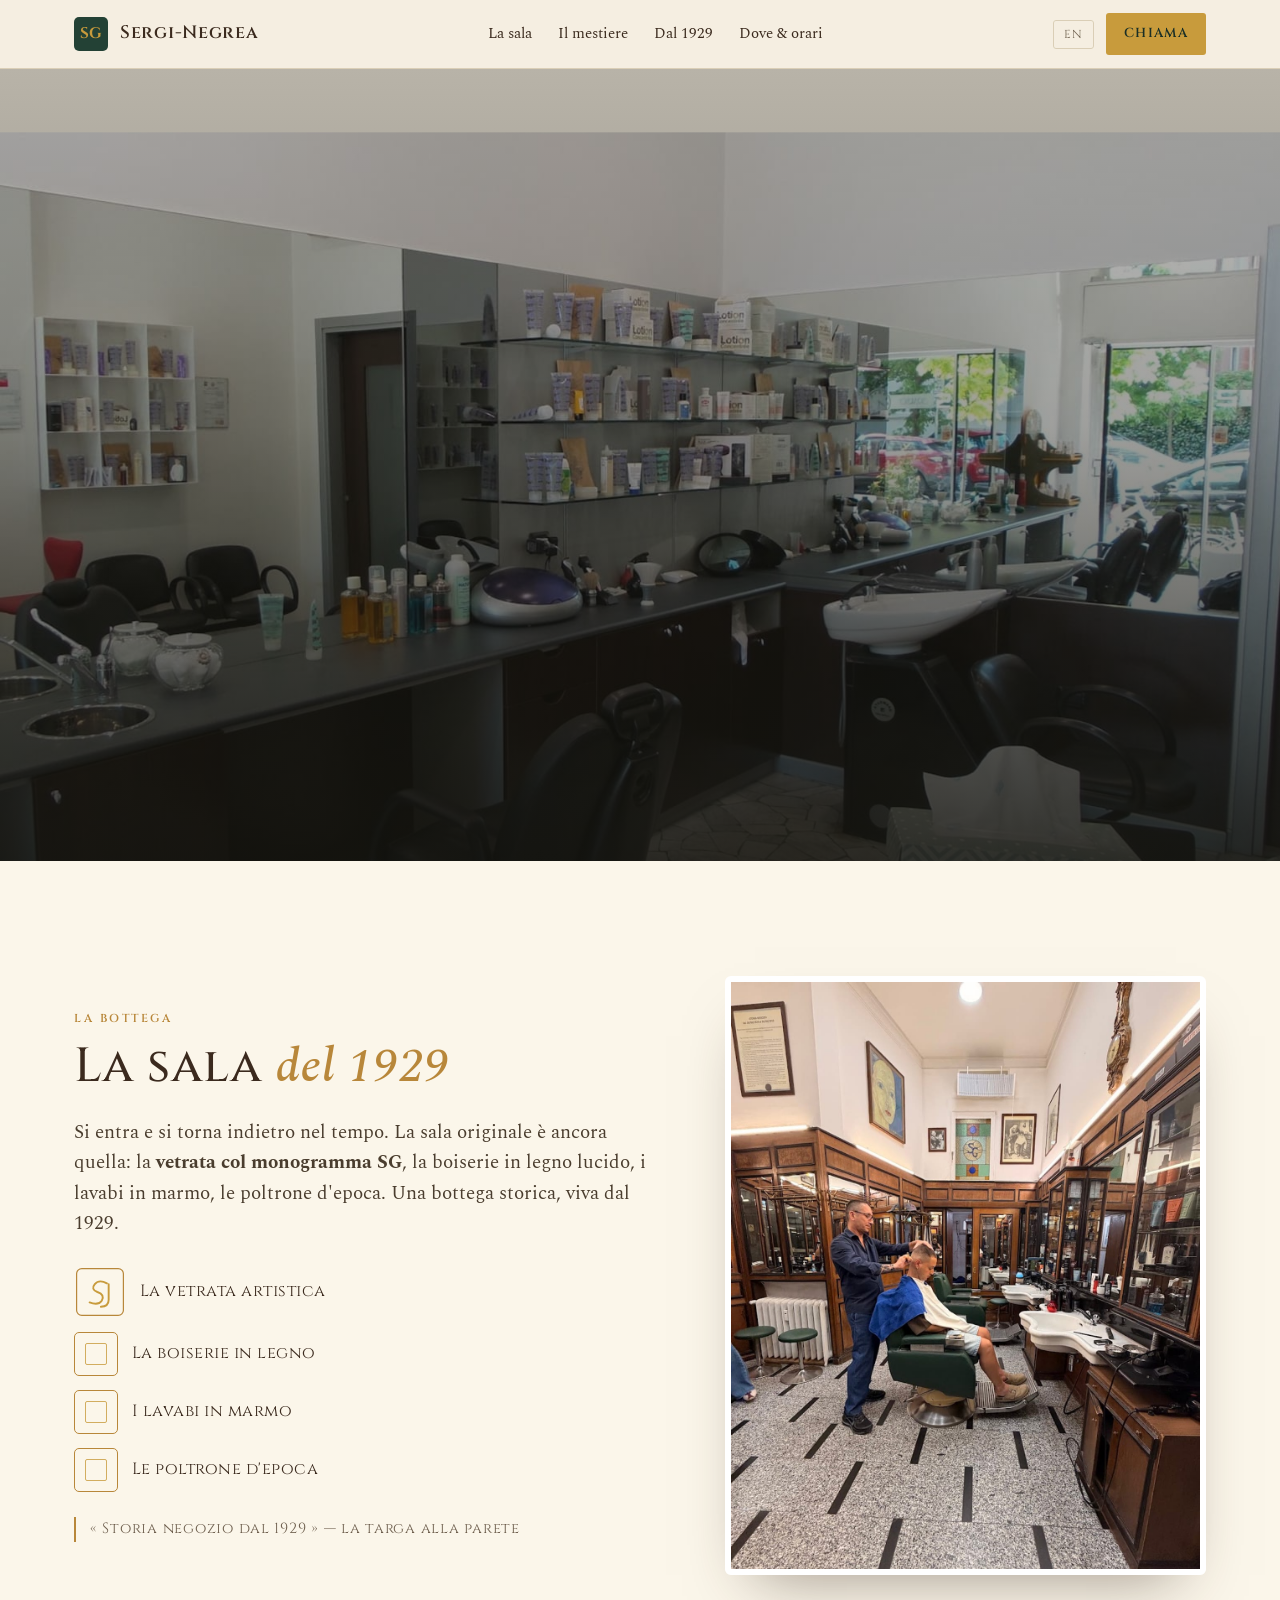
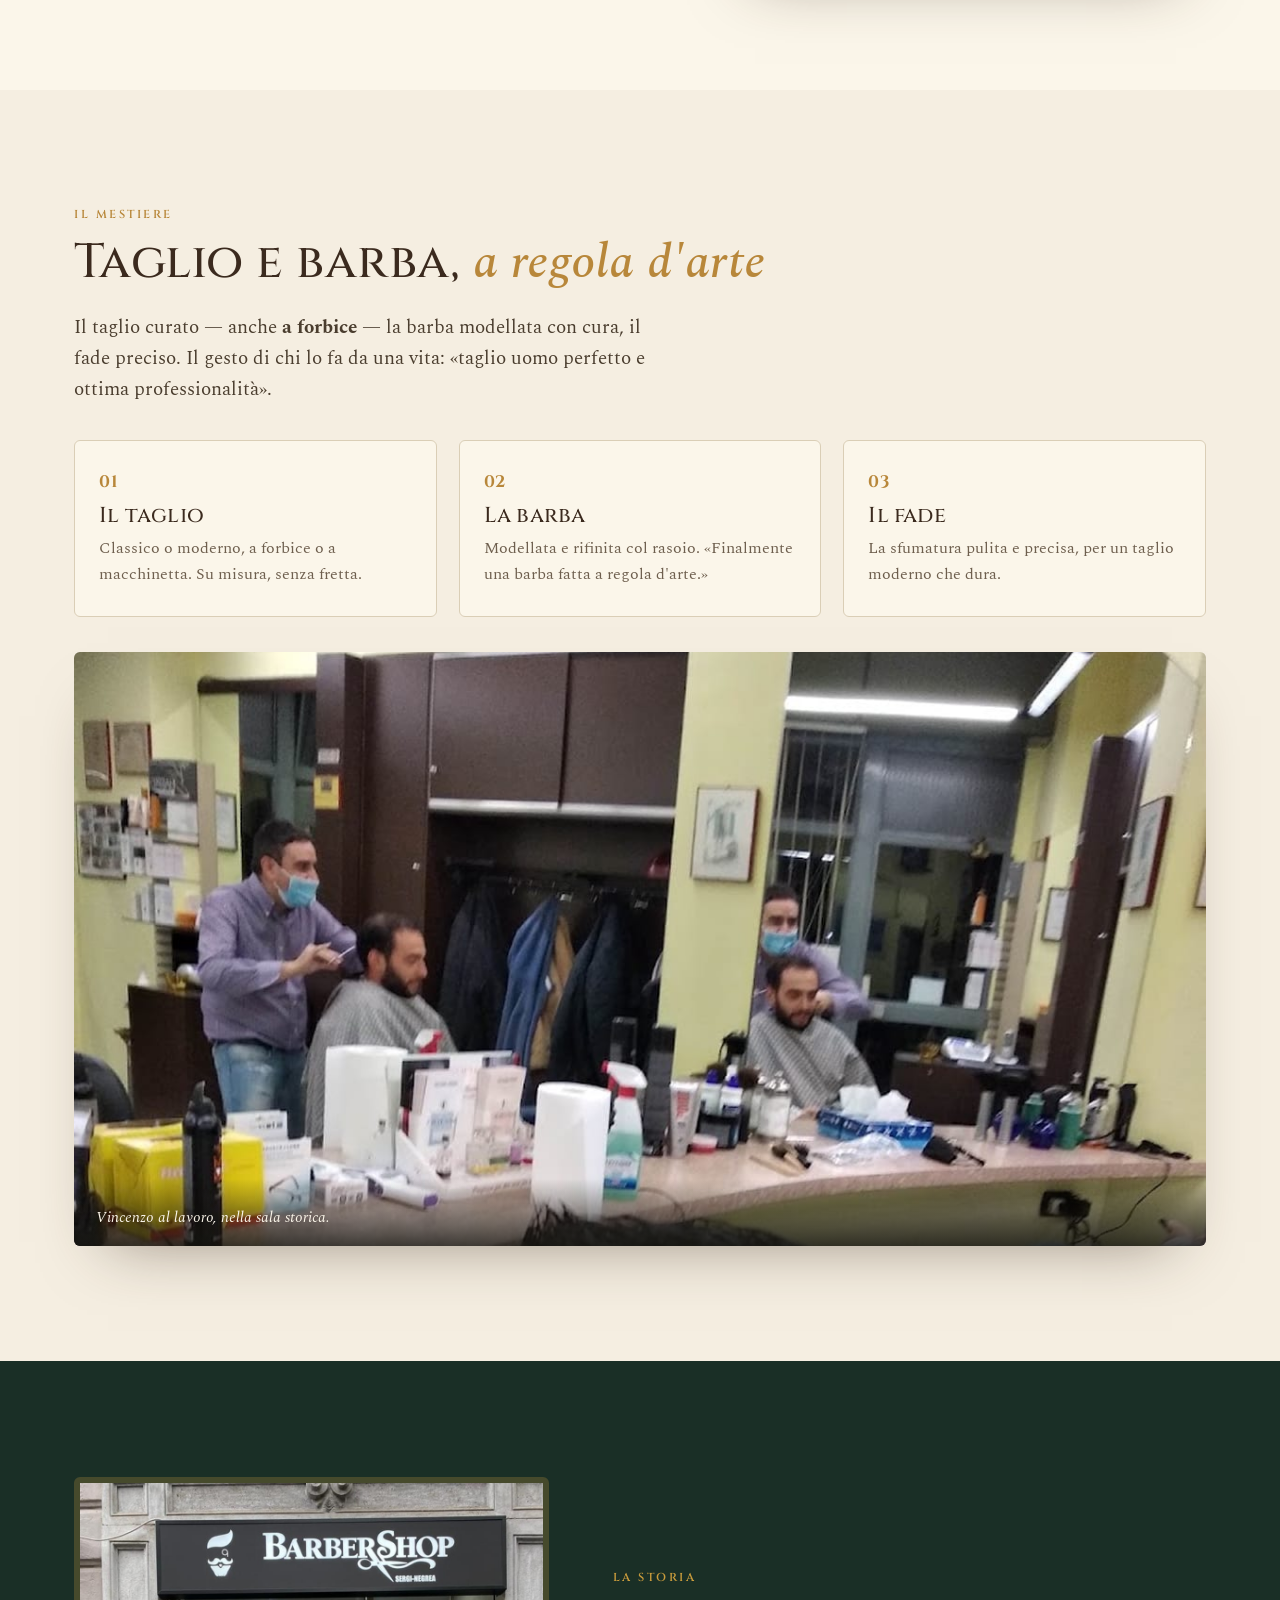
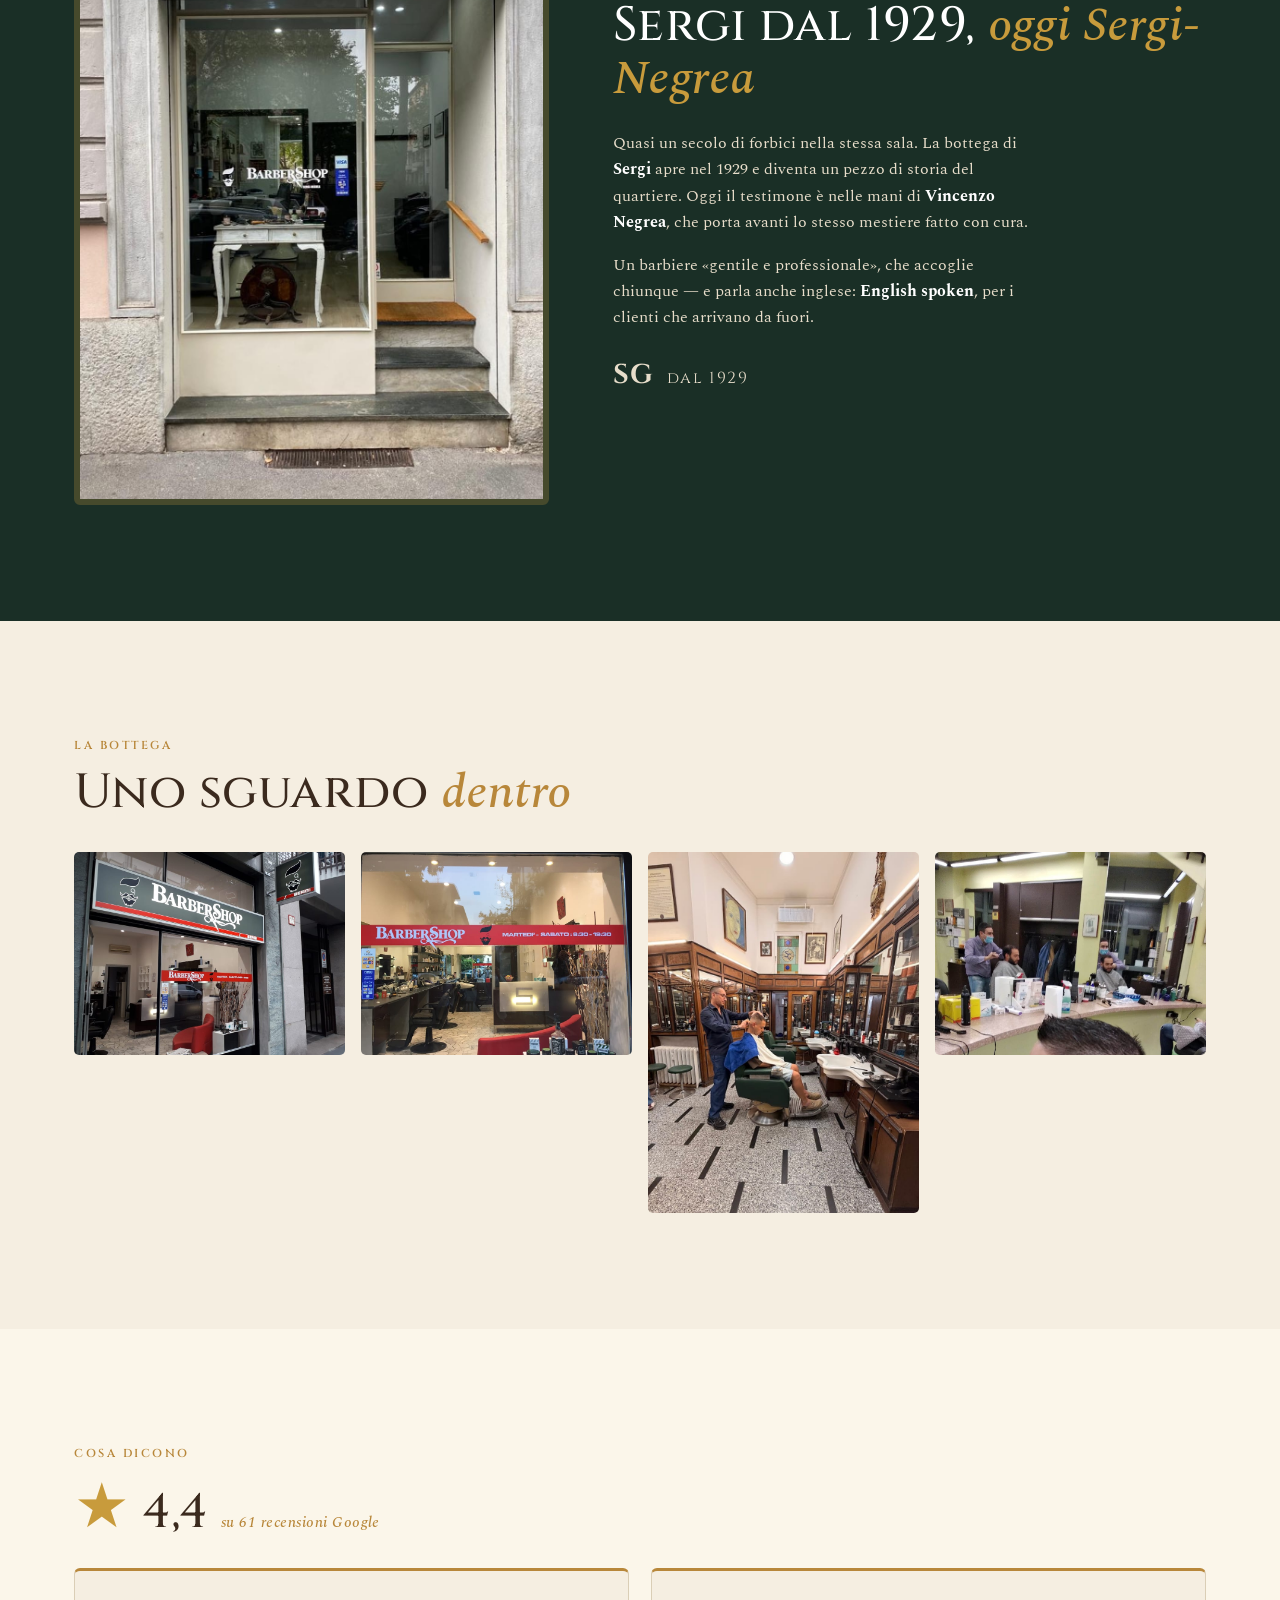
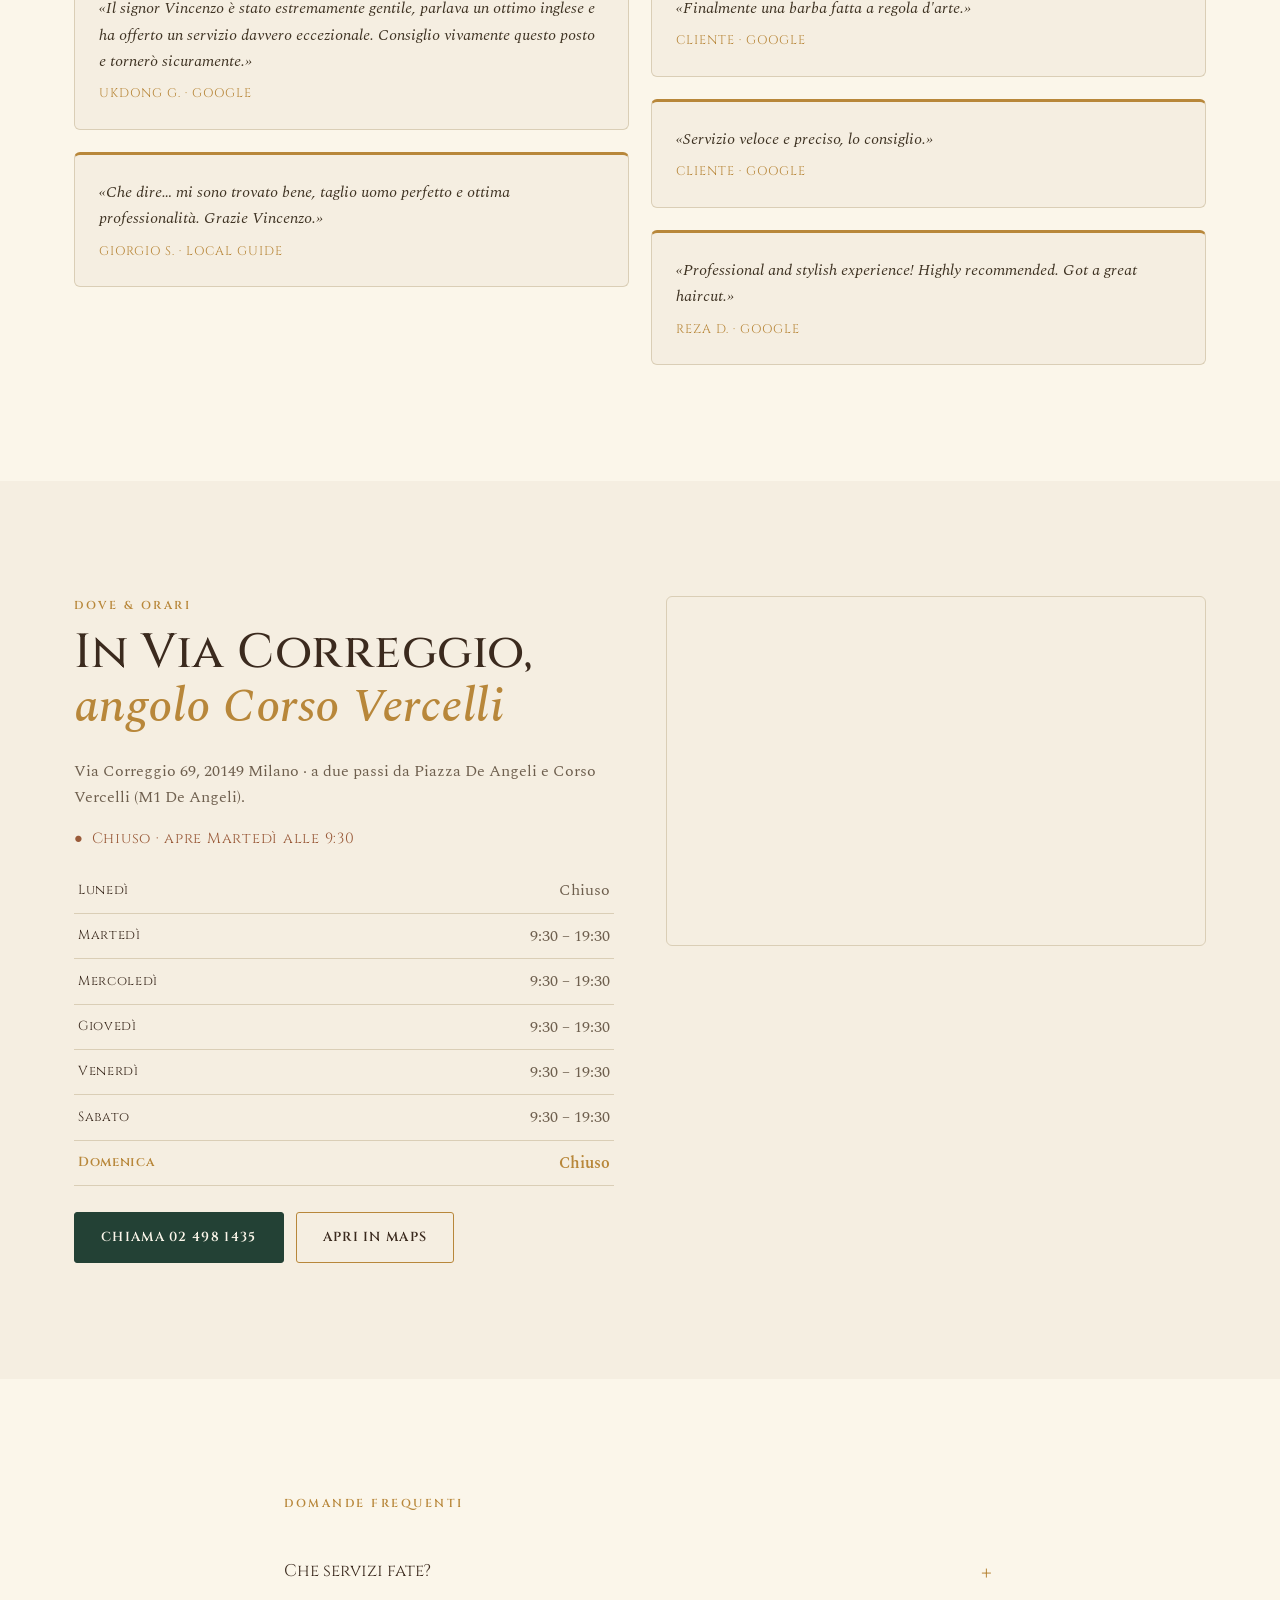
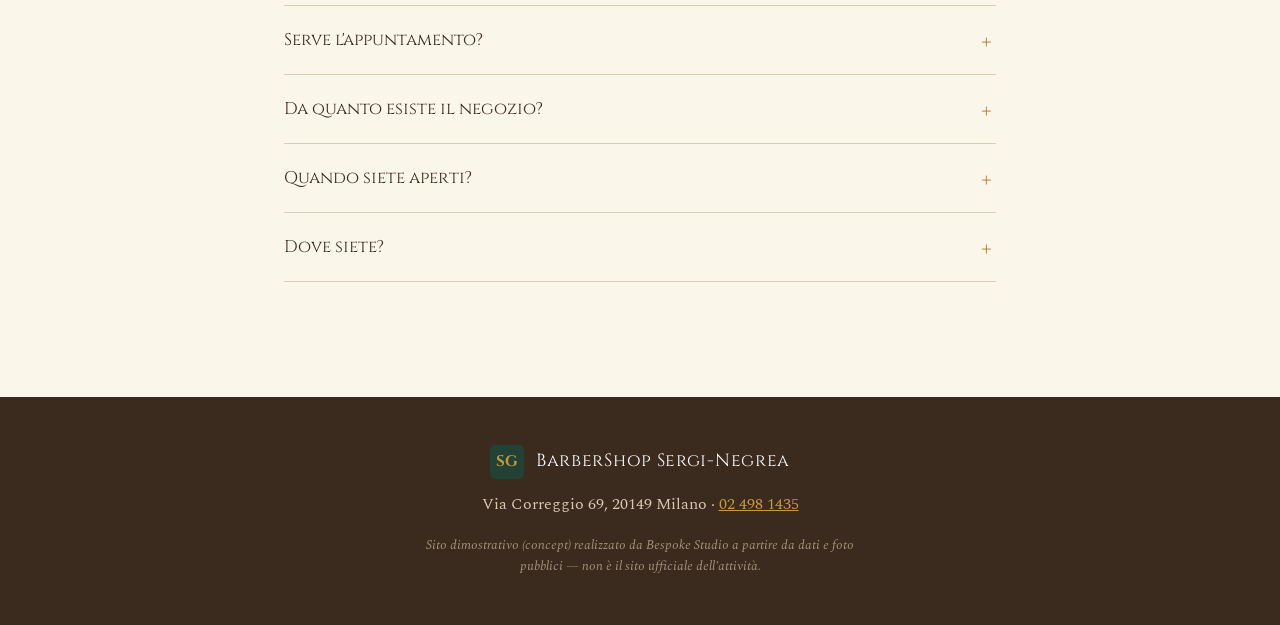
==== index.html @ 45dcdad7 "BarberShop Sergi-Negrea — bottega storica dal 1929, Corso Vercelli (demo Bespoke Studio) Co-Authored" ====
<!DOCTYPE html>
<html lang="it">
<head>
<meta charset="UTF-8">
<meta name="viewport" content="width=device-width, initial-scale=1.0">
<title>BarberShop Sergi-Negrea — la bottega storica dal 1929, Corso Vercelli</title>
<meta name="description" content="BarberShop Sergi-Negrea, la bottega storica di Via Correggio (angolo Corso Vercelli) dal 1929: taglio a forbice, barba a regola d'arte e fade, nella magnifica sala Liberty col monogramma SG. Da Vincenzo. English spoken.">
<link rel="canonical" href="https://rotenzark.github.io/barbiere-sergi/">
<meta property="og:type" content="website">
<meta property="og:title" content="BarberShop Sergi-Negrea — la bottega storica dal 1929">
<meta property="og:description" content="La bottega storica di Corso Vercelli dal 1929: taglio, barba e fade a regola d'arte, nella sala Liberty col monogramma SG. Da Vincenzo.">
<meta property="og:image" content="https://rotenzark.github.io/barbiere-sergi/img/og-image.jpg">
<meta property="og:url" content="https://rotenzark.github.io/barbiere-sergi/">
<meta name="theme-color" content="#234135">
<link rel="icon" type="image/svg+xml" href="img/favicon.svg">
<link rel="icon" type="image/png" sizes="32x32" href="img/favicon-32.png">
<link rel="apple-touch-icon" href="img/apple-touch-icon.png">
<link rel="preconnect" href="https://fonts.googleapis.com">
<link rel="preconnect" href="https://fonts.gstatic.com" crossorigin>
<link href="https://fonts.googleapis.com/css2?family=Cinzel:wght@400;500;600;700&family=Spectral:ital,wght@0,300;0,400;0,500;0,600;1,400;1,500&display=swap" rel="stylesheet">
<link rel="stylesheet" href="css/styles.css?v=1">
<script type="application/ld+json">
{
  "@context": "https://schema.org",
  "@type": "HairSalon",
  "name": "BarberShop Sergi-Negrea",
  "alternateName": "Parrucchiere Sergi Pietro",
  "description": "Barbiere e bottega storica in Via Correggio, angolo Corso Vercelli a Milano, dal 1929: taglio a forbice, barba a regola d'arte e fade, nella sala Liberty col monogramma SG.",
  "image": "https://rotenzark.github.io/barbiere-sergi/img/og-image.jpg",
  "url": "https://rotenzark.github.io/barbiere-sergi/",
  "telephone": "+39024981435",
  "foundingDate": "1929",
  "priceRange": "€€",
  "address": {
    "@type": "PostalAddress",
    "streetAddress": "Via Correggio 69",
    "addressLocality": "Milano",
    "postalCode": "20149",
    "addressCountry": "IT"
  },
  "geo": { "@type": "GeoCoordinates", "latitude": 45.4676754, "longitude": 9.1476224 },
  "aggregateRating": { "@type": "AggregateRating", "ratingValue": "4.4", "reviewCount": "61" },
  "openingHoursSpecification": [
    { "@type": "OpeningHoursSpecification", "dayOfWeek": ["Tuesday","Wednesday","Thursday","Friday","Saturday"], "opens": "09:30", "closes": "19:30" }
  ]
}
</script>
<script type="application/ld+json">
{
  "@context": "https://schema.org",
  "@type": "FAQPage",
  "mainEntity": [
    { "@type": "Question", "name": "Che servizi fate?", "acceptedAnswer": { "@type": "Answer", "text": "Taglio uomo (classico o moderno, anche taglio a forbice), barba fatta a regola d'arte e fade. Il mestiere di una volta, curato nei dettagli." } },
    { "@type": "Question", "name": "Serve l'appuntamento?", "acceptedAnswer": { "@type": "Answer", "text": "Si può prenotare online o chiamare lo 02 498 1435. Vincenzo e lo staff parlano anche inglese: English spoken." } },
    { "@type": "Question", "name": "Da quanto esiste il negozio?", "acceptedAnswer": { "@type": "Answer", "text": "Dal 1929. È una bottega storica: la sala Liberty originale — con la vetrata dal monogramma SG, la boiserie in legno e i lavabi in marmo — è ancora quella. Oggi la porta avanti Vincenzo Negrea." } },
    { "@type": "Question", "name": "Quando siete aperti?", "acceptedAnswer": { "@type": "Answer", "text": "Da martedì a sabato, dalle 9:30 alle 19:30. Chiuso domenica e lunedì." } },
    { "@type": "Question", "name": "Dove siete?", "acceptedAnswer": { "@type": "Answer", "text": "In Via Correggio 69 a Milano, a due passi da Piazza De Angeli e Corso Vercelli. Telefono 02 498 1435." } }
  ]
}
</script>
</head>
<body>

<div class="intro" id="intro" aria-hidden="true">
  <div class="intro__inner">
    <span class="intro__mono" aria-hidden="true">
      <svg viewBox="0 0 80 80" width="80" height="80"><rect x="2" y="2" width="76" height="76" rx="10" fill="none" stroke="#B8873A" stroke-width="1.4"/><text x="40" y="53" font-family="Cinzel, serif" font-size="38" font-weight="700" fill="#C89B3C" text-anchor="middle">SG</text></svg>
    </span>
    <span class="intro__name">Sergi-Negrea</span>
    <span class="intro__sub">bottega storica · dal 1929</span>
  </div>
</div>

<a class="skip" href="#sala">Salta al contenuto</a>

<header class="site-head" id="top">
  <div class="wrap head-inner">
    <a class="brand" href="#top" aria-label="BarberShop Sergi-Negrea, torna su">
      <span class="brand__mono" aria-hidden="true">SG</span>
      <span class="brand__name">Sergi-Negrea</span>
    </a>
    <nav class="nav" id="mainNav" aria-label="Principale">
      <a href="#sala" data-i18n="nav.sala">La sala</a>
      <a href="#mestiere" data-i18n="nav.mestiere">Il mestiere</a>
      <a href="#storia" data-i18n="nav.storia">Dal 1929</a>
      <a href="#dove" data-i18n="nav.dove">Dove &amp; orari</a>
    </nav>
    <div class="head-cta">
      <button class="lang" id="langToggle" type="button" aria-label="Switch language to English">EN</button>
      <a class="btn btn--call" href="tel:+39024981435" data-i18n="nav.chiama">Chiama</a>
      <button class="burger" id="burger" type="button" aria-label="Menu" aria-expanded="false" aria-controls="mainNav"><span></span><span></span><span></span></button>
    </div>
  </div>
</header>

<!-- HERO -->
<section class="hero" aria-label="BarberShop Sergi-Negrea">
  <div class="hero__photo" id="heroPhoto"><img src="img/hero.jpg" alt="L'interno della bottega storica Sergi-Negrea" width="1600" height="1050"></div>
  <div class="hero__scrim"></div>
  <div class="wrap hero__inner">
    <p class="hero__kicker reveal-hero" data-i18n="hero.kicker">Barbieri in Corso Vercelli · dal 1929</p>
    <h1 class="hero__title reveal-hero">A regola <em>d'arte</em></h1>
    <p class="hero__sub reveal-hero" data-i18n="hero.sub">La bottega storica di <strong>Sergi-Negrea</strong>: taglio, barba e il mestiere di una volta, nella sala Liberty del 1929.</p>
    <div class="hero__cta reveal-hero">
      <a class="btn btn--gold" href="tel:+39024981435" data-i18n="hero.cta1">Chiama: 02 498 1435</a>
      <a class="btn btn--ghost" href="#sala" data-i18n="hero.cta2">Entra nella sala</a>
    </div>
    <p class="hero__badge reveal-hero"><span class="stars" aria-hidden="true">★</span> <strong>4,4</strong> · <span data-i18n="hero.rec">61 recensioni</span> · Google</p>
  </div>
</section>

<!-- LA SALA (gesto-firma) -->
<section class="sala" id="sala">
  <div class="wrap sala__grid">
    <div class="sala__text">
      <p class="kicker reveal" data-i18n="sala.kicker">La bottega</p>
      <h2 class="h2 reveal"><span data-i18n="sala.t1">La sala</span> <em data-i18n="sala.t2">del 1929</em></h2>
      <p class="lead reveal" data-i18n="sala.lead">Si entra e si torna indietro nel tempo. La sala originale è ancora quella: la <strong>vetrata col monogramma SG</strong>, la boiserie in legno lucido, i lavabi in marmo, le poltrone d'epoca. Una bottega storica, viva dal 1929.</p>
      <ul class="sala__det reveal" aria-label="I dettagli della sala">
        <li><span class="sala__mono" aria-hidden="true">
          <svg viewBox="0 0 60 60" width="52" height="52"><rect class="sg-frame" x="3" y="3" width="54" height="54" rx="6" fill="none" stroke="#B8873A" stroke-width="1.4"/><path class="sg-draw" d="M38 20 q-9 -5 -14 1 q-5 6 3 9 q9 3 5 10 q-4 6 -14 2 M40 21 v18 q0 8 -9 8" fill="none" stroke="#C89B3C" stroke-width="2.2" stroke-linecap="round"/></svg>
        </span><span data-i18n="sala.d1">La vetrata artistica</span></li>
        <li><span class="sala__ico" aria-hidden="true"></span><span data-i18n="sala.d2">La boiserie in legno</span></li>
        <li><span class="sala__ico" aria-hidden="true"></span><span data-i18n="sala.d3">I lavabi in marmo</span></li>
        <li><span class="sala__ico" aria-hidden="true"></span><span data-i18n="sala.d4">Le poltrone d'epoca</span></li>
      </ul>
      <p class="sala__plate reveal" data-i18n="sala.plate">« Storia negozio dal 1929 » — la targa alla parete</p>
    </div>
    <figure class="sala__foto reveal" data-full="img/sala.jpg">
      <img src="img/sala.jpg" alt="La sala storica Liberty di Sergi-Negrea: boiserie, vetrata col monogramma SG, lavabi in marmo" width="1120" height="1400">
    </figure>
  </div>
</section>

<!-- IL MESTIERE -->
<section class="mest" id="mestiere">
  <div class="wrap">
    <p class="kicker reveal" data-i18n="mest.kicker">Il mestiere</p>
    <h2 class="h2 reveal"><span data-i18n="mest.t1">Taglio e barba,</span> <em data-i18n="mest.t2">a regola d'arte</em></h2>
    <p class="lead reveal" data-i18n="mest.lead">Il taglio curato — anche <strong>a forbice</strong> — la barba modellata con cura, il fade preciso. Il gesto di chi lo fa da una vita: «taglio uomo perfetto e ottima professionalità».</p>
    <div class="mest__grid">
      <article class="serv reveal">
        <span class="serv__n">01</span>
        <h3 data-i18n="s1.t">Il taglio</h3>
        <p data-i18n="s1.d">Classico o moderno, a forbice o a macchinetta. Su misura, senza fretta.</p>
      </article>
      <article class="serv reveal">
        <span class="serv__n">02</span>
        <h3 data-i18n="s2.t">La barba</h3>
        <p data-i18n="s2.d">Modellata e rifinita col rasoio. «Finalmente una barba fatta a regola d'arte.»</p>
      </article>
      <article class="serv reveal">
        <span class="serv__n">03</span>
        <h3 data-i18n="s3.t">Il fade</h3>
        <p data-i18n="s3.d">La sfumatura pulita e precisa, per un taglio moderno che dura.</p>
      </article>
    </div>
    <figure class="mest__foto reveal" data-full="img/mestiere.jpg">
      <img src="img/mestiere.jpg" alt="Vincenzo al lavoro: un fade nella bottega Sergi-Negrea" width="1200" height="900">
      <figcaption data-i18n="mest.cap">Vincenzo al lavoro, nella sala storica.</figcaption>
    </figure>
  </div>
</section>

<!-- DAL 1929 -->
<section class="storia" id="storia">
  <div class="wrap storia__grid">
    <figure class="storia__foto reveal" data-full="img/vetrina.jpg">
      <img src="img/vetrina.jpg" alt="La vetrina di BarberShop Sergi-Negrea in Via Correggio" width="1000" height="1333">
    </figure>
    <div class="storia__text">
      <p class="kicker reveal" data-i18n="sto.kicker">La storia</p>
      <h2 class="h2 reveal"><span data-i18n="sto.t1">Sergi dal 1929,</span> <em data-i18n="sto.t2">oggi Sergi-Negrea</em></h2>
      <p class="reveal" data-i18n="sto.p1">Quasi un secolo di forbici nella stessa sala. La bottega di <strong>Sergi</strong> apre nel 1929 e diventa un pezzo di storia del quartiere. Oggi il testimone è nelle mani di <strong>Vincenzo Negrea</strong>, che porta avanti lo stesso mestiere fatto con cura.</p>
      <p class="reveal" data-i18n="sto.p2">Un barbiere «gentile e professionale», che accoglie chiunque — e parla anche inglese: <strong>English spoken</strong>, per i clienti che arrivano da fuori.</p>
      <p class="storia__mono reveal"><span aria-hidden="true">SG</span> <span data-i18n="sto.mono">dal 1929</span></p>
    </div>
  </div>
</section>

<!-- GALLERY -->
<section class="gal" id="gallery">
  <div class="wrap">
    <p class="kicker reveal" data-i18n="gal.kicker">La bottega</p>
    <h2 class="h2 reveal"><span data-i18n="gal.t1">Uno sguardo</span> <em data-i18n="gal.t2">dentro</em></h2>
    <div class="gal__grid">
      <figure class="reveal" data-full="img/gal1.jpg"><img src="img/gal1.jpg" alt="La vetrina BarberShop di Sergi-Negrea" width="900" height="675"></figure>
      <figure class="reveal" data-full="img/gal2.jpg"><img src="img/gal2.jpg" alt="L'interno con l'insegna e gli orari" width="900" height="675"></figure>
      <figure class="reveal gal__tall" data-full="img/gal3.jpg"><img src="img/gal3.jpg" alt="La sala storica col legno e il marmo" width="760" height="950"></figure>
      <figure class="reveal" data-full="img/gal4.jpg"><img src="img/gal4.jpg" alt="Il barbiere al lavoro" width="900" height="675"></figure>
    </div>
  </div>
</section>

<!-- RECENSIONI -->
<section class="rec" id="recensioni">
  <div class="wrap">
    <p class="kicker reveal" data-i18n="rec.kicker">Cosa dicono</p>
    <h2 class="h2 reveal"><span class="stars stars--big" aria-hidden="true">★</span> <span>4,4</span> <em class="rec__sub" data-i18n="rec.t2">su 61 recensioni Google</em></h2>
    <div class="rec__grid">
      <blockquote class="rec__q reveal"><p data-i18n="rec.r1">«Il signor Vincenzo è stato estremamente gentile, parlava un ottimo inglese e ha offerto un servizio davvero eccezionale. Consiglio vivamente questo posto e tornerò sicuramente.»</p><cite>UkDong G. · Google</cite></blockquote>
      <blockquote class="rec__q reveal"><p data-i18n="rec.r2">«Che dire… mi sono trovato bene, taglio uomo perfetto e ottima professionalità. Grazie Vincenzo.»</p><cite>Giorgio S. · Local Guide</cite></blockquote>
      <blockquote class="rec__q reveal"><p data-i18n="rec.r3">«Finalmente una barba fatta a regola d'arte.»</p><cite>Cliente · Google</cite></blockquote>
      <blockquote class="rec__q reveal"><p data-i18n="rec.r4">«Servizio veloce e preciso, lo consiglio.»</p><cite>Cliente · Google</cite></blockquote>
      <blockquote class="rec__q reveal"><p data-i18n="rec.r5">«Professional and stylish experience! Highly recommended. Got a great haircut.»</p><cite>Reza D. · Google</cite></blockquote>
    </div>
  </div>
</section>

<!-- DOVE & ORARI -->
<section class="dove" id="dove">
  <div class="wrap dove__grid">
    <div class="dove__text">
      <p class="kicker reveal" data-i18n="dove.kicker">Dove &amp; orari</p>
      <h2 class="h2 reveal"><span data-i18n="dove.t1">In Via Correggio,</span> <em data-i18n="dove.t2">angolo Corso Vercelli</em></h2>
      <p class="dove__addr reveal" data-i18n="dove.metro">Via Correggio 69, 20149 Milano · a due passi da Piazza De Angeli e Corso Vercelli (M1 De Angeli).</p>
      <p class="dove__stato reveal" id="orarioStato" data-i18n-skip>—</p>
      <table class="orari reveal" id="orariTable" aria-label="Orari di apertura">
        <tbody>
          <tr data-day="1"><th data-i18n="giorni.lun">Lunedì</th><td data-i18n="giorni.chiuso">Chiuso</td></tr>
          <tr data-day="2"><th data-i18n="giorni.mar">Martedì</th><td>9:30 – 19:30</td></tr>
          <tr data-day="3"><th data-i18n="giorni.mer">Mercoledì</th><td>9:30 – 19:30</td></tr>
          <tr data-day="4"><th data-i18n="giorni.gio">Giovedì</th><td>9:30 – 19:30</td></tr>
          <tr data-day="5"><th data-i18n="giorni.ven">Venerdì</th><td>9:30 – 19:30</td></tr>
          <tr data-day="6"><th data-i18n="giorni.sab">Sabato</th><td>9:30 – 19:30</td></tr>
          <tr data-day="0"><th data-i18n="giorni.dom">Domenica</th><td data-i18n="giorni.chiuso">Chiuso</td></tr>
        </tbody>
      </table>
      <div class="dove__cta reveal">
        <a class="btn btn--gold" href="tel:+39024981435" data-i18n="dove.chiama">Chiama 02 498 1435</a>
        <a class="btn btn--ghost" href="https://www.google.com/maps/place/Parrucchiere+Sergi+Pietro/@45.4676754,9.1476224,17z" target="_blank" rel="noopener" data-i18n="dove.apri">Apri in Maps</a>
      </div>
    </div>
    <div class="dove__map reveal">
      <iframe title="Mappa: BarberShop Sergi-Negrea, Via Correggio 69, Milano" src="https://www.google.com/maps?q=Parrucchiere+Sergi+Pietro,+Via+Correggio+69,+20149+Milano&output=embed" referrerpolicy="no-referrer-when-downgrade" allowfullscreen></iframe>
    </div>
  </div>
</section>

<!-- FAQ -->
<section class="faq" id="faq">
  <div class="wrap wrap--narrow">
    <p class="kicker reveal" data-i18n="faq.kicker">Domande frequenti</p>
    <div class="faq__list">
      <details class="faq__item reveal"><summary data-i18n="faq.q1">Che servizi fate?</summary><p data-i18n="faq.a1">Taglio uomo (classico o moderno, anche a forbice), barba fatta a regola d'arte e fade. Il mestiere di una volta, curato nei dettagli.</p></details>
      <details class="faq__item reveal"><summary data-i18n="faq.q2">Serve l'appuntamento?</summary><p data-i18n="faq.a2">Si può prenotare online oppure chiamare lo 02 498 1435. Vincenzo e lo staff parlano anche inglese: English spoken.</p></details>
      <details class="faq__item reveal"><summary data-i18n="faq.q3">Da quanto esiste il negozio?</summary><p data-i18n="faq.a3">Dal 1929. È una bottega storica: la sala Liberty originale — con la vetrata dal monogramma SG, la boiserie in legno e i lavabi in marmo — è ancora quella. Oggi la porta avanti Vincenzo Negrea.</p></details>
      <details class="faq__item reveal"><summary data-i18n="faq.q4">Quando siete aperti?</summary><p data-i18n="faq.a4">Da martedì a sabato, dalle 9:30 alle 19:30. Chiuso domenica e lunedì.</p></details>
      <details class="faq__item reveal"><summary data-i18n="faq.q5">Dove siete?</summary><p data-i18n="faq.a5">In Via Correggio 69 a Milano, a due passi da Piazza De Angeli e Corso Vercelli. Telefono 02 498 1435.</p></details>
    </div>
  </div>
</section>

<footer class="site-foot">
  <div class="wrap foot-inner">
    <div class="foot-brand"><span class="brand__mono" aria-hidden="true">SG</span> <span>BarberShop Sergi-Negrea</span></div>
    <p class="foot-dove" data-i18n="foot.dove">Via Correggio 69, 20149 Milano · <a href="tel:+39024981435">02 498 1435</a></p>
    <p class="foot-demo" data-i18n="foot.demo">Sito dimostrativo (concept) realizzato da Bespoke Studio a partire da dati e foto pubblici — non è il sito ufficiale dell'attività.</p>
  </div>
</footer>

<!-- action bar mobile -->
<div class="bar" aria-hidden="true">
  <a href="tel:+39024981435" data-i18n="bar.chiama">Chiama</a>
  <a href="#dove" data-i18n="bar.orari">Orari</a>
  <a href="https://www.google.com/maps/place/Parrucchiere+Sergi+Pietro/@45.4676754,9.1476224,17z" target="_blank" rel="noopener" data-i18n="bar.mappa">Mappa</a>
</div>

<!-- lightbox -->
<div class="lightbox" id="lightbox" aria-hidden="true"><button class="lightbox__close" id="lightboxClose" aria-label="Chiudi">×</button><img id="lightboxImg" src="" alt=""></div>

<script src="https://cdnjs.cloudflare.com/ajax/libs/gsap/3.12.5/gsap.min.js"></script>
<script src="https://cdnjs.cloudflare.com/ajax/libs/gsap/3.12.5/ScrollTrigger.min.js"></script>
<script src="js/main.js?v=1"></script>
</body>
</html>
---- css/styles.css ----
/* BarberShop Sergi-Negrea — la bottega storica dal 1929
   Concept: LA SALA DEL 1929 (interno Liberty + monogramma SG) + a regola d'arte.
   Cinzel (display) + Spectral (testo). Palette heritage caldo. */

* { margin: 0; padding: 0; box-sizing: border-box; }
:root {
  --bg: #F5EEE1; --bg2: #FBF6EA; --ink: #241C14; --walnut: #3B2A1E;
  --green: #234135; --green-d: #1A2F26; --brass: #B8873A; --gold: #C89B3C;
  --marble: #ECE5D6; --muted: #6E5F4E; --line: #DAceb6;
  --serif: 'Spectral', Georgia, serif; --disp: 'Cinzel', Georgia, serif;
  --wrap: 1180px;
}
html { scroll-behavior: smooth; }
body { font-family: var(--serif); color: var(--ink); background: var(--bg); line-height: 1.65; -webkit-font-smoothing: antialiased; overflow-x: hidden; }
img { max-width: 100%; display: block; }
a { color: inherit; }
.wrap { max-width: var(--wrap); margin: 0 auto; padding: 0 24px; }
.wrap--narrow { max-width: 760px; }
.skip { position: absolute; left: -999px; }
.skip:focus { left: 12px; top: 12px; background: var(--green); color: #fff; padding: 8px 14px; z-index: 200; border-radius: 4px; }

h1, h2, h3 { font-family: var(--disp); font-weight: 600; line-height: 1.12; letter-spacing: .01em; }
.h2 { font-size: clamp(1.9rem, 4.2vw, 3rem); color: var(--walnut); margin-bottom: .5em; font-weight: 500; }
.h2 em { color: var(--brass); font-style: italic; font-family: var(--serif); font-weight: 500; }
.kicker { font-family: var(--disp); text-transform: uppercase; letter-spacing: .22em; font-size: .72rem; color: var(--brass); margin-bottom: 1em; font-weight: 600; }
.lead { font-size: 1.16rem; color: #4a3d2e; max-width: 60ch; }

/* buttons */
.btn { display: inline-block; font-family: var(--disp); font-weight: 600; font-size: .82rem; letter-spacing: .1em; text-transform: uppercase; text-decoration: none; padding: 14px 26px; border-radius: 3px; transition: transform .2s, background .2s, color .2s; cursor: pointer; }
.btn--gold { background: var(--green); color: var(--bg2); border: 1px solid var(--green); }
.btn--gold:hover { background: var(--green-d); transform: translateY(-2px); }
.btn--call { background: var(--gold); color: var(--green-d); border: none; padding: 10px 18px; }
.btn--call:hover { background: var(--brass); }
.btn--ghost { background: transparent; color: var(--walnut); border: 1px solid var(--brass); }
.btn--ghost:hover { background: var(--brass); color: var(--bg2); }

/* header */
.site-head { position: sticky; top: 0; z-index: 90; background: rgba(245,238,225,.94); border-bottom: 1px solid var(--line); }
.head-inner { display: flex; align-items: center; justify-content: space-between; height: 68px; gap: 18px; }
.brand { display: flex; align-items: center; gap: 12px; text-decoration: none; }
.brand__mono { font-family: var(--disp); font-weight: 700; font-size: .95rem; color: var(--gold); background: var(--green); width: 34px; height: 34px; display: grid; place-items: center; border-radius: 5px; letter-spacing: -.02em; }
.brand__name { font-family: var(--disp); font-weight: 600; font-size: 1.12rem; color: var(--walnut); letter-spacing: .04em; }
.nav { display: flex; gap: 26px; }
.nav a { text-decoration: none; font-size: .92rem; color: var(--walnut); position: relative; padding: 4px 0; }
.nav a::after { content: ''; position: absolute; left: 0; bottom: 0; width: 0; height: 1.5px; background: var(--brass); transition: width .25s; }
.nav a:hover::after { width: 100%; }
.head-cta { display: flex; align-items: center; gap: 12px; }
.lang { background: none; border: 1px solid var(--line); color: var(--muted); font-family: var(--disp); font-size: .72rem; letter-spacing: .1em; padding: 6px 10px; border-radius: 3px; cursor: pointer; }
.lang:hover { border-color: var(--brass); color: var(--brass); }
.burger { display: none; background: none; border: none; flex-direction: column; gap: 5px; cursor: pointer; padding: 6px; }
.burger span { width: 24px; height: 2px; background: var(--walnut); transition: .3s; }

/* hero */
.hero { position: relative; min-height: 88vh; display: flex; align-items: flex-end; color: var(--bg2); overflow: hidden; }
.hero__photo { position: absolute; inset: 0; z-index: 0; }
.hero__photo img { width: 100%; height: 100%; object-fit: cover; }
.hero__scrim { position: absolute; inset: 0; z-index: 1; background: linear-gradient(180deg, rgba(26,26,20,.28) 0%, rgba(26,26,20,.42) 45%, rgba(20,20,15,.86) 100%); }
.hero__inner { position: relative; z-index: 2; padding: 0 24px 68px; }
.hero__kicker { font-family: var(--disp); text-transform: uppercase; letter-spacing: .2em; font-size: .74rem; color: var(--gold); margin-bottom: .8em; font-weight: 600; }
.hero__title { font-size: clamp(3rem, 9vw, 6rem); font-weight: 600; margin-bottom: .28em; text-shadow: 0 2px 30px rgba(0,0,0,.4); }
.hero__title em { font-style: italic; color: var(--gold); font-family: var(--serif); font-weight: 500; }
.hero__sub { font-size: 1.24rem; max-width: 42ch; color: #f3ecdd; margin-bottom: 1.6em; }
.hero__sub strong { color: #fff; }
.hero__cta { display: flex; gap: 14px; flex-wrap: wrap; margin-bottom: 1.6em; }
.hero .btn--ghost { color: var(--bg2); border-color: rgba(240,230,210,.6); }
.hero .btn--ghost:hover { background: var(--bg2); color: var(--green-d); }
.hero__badge { font-size: .95rem; color: #eadfca; }
.hero__badge strong { color: #fff; }
.stars { color: var(--gold); }
.stars--big { font-size: 1.3em; }

/* sezioni base */
section { padding: clamp(60px, 9vw, 116px) 0; }
.sala { background: var(--bg2); }

/* LA SALA */
.sala__grid { display: grid; grid-template-columns: 1fr .82fr; gap: clamp(32px, 5vw, 72px); align-items: center; }
.sala__det { list-style: none; margin: 1.6em 0; display: grid; gap: 14px; }
.sala__det li { display: flex; align-items: center; gap: 14px; font-family: var(--disp); font-size: 1.02rem; color: var(--walnut); letter-spacing: .03em; }
.sala__ico { width: 44px; height: 44px; border: 1px solid var(--brass); border-radius: 5px; flex: 0 0 auto; position: relative; }
.sala__ico::before { content: ''; position: absolute; inset: 10px; border: 1.4px solid var(--gold); border-radius: 2px; opacity: .8; }
.sala__mono svg { display: block; }
.sala__plate { font-family: var(--disp); font-style: normal; color: var(--muted); font-size: .92rem; letter-spacing: .05em; border-left: 2px solid var(--brass); padding-left: 14px; margin-top: 1.4em; }
.sala__foto { border-radius: 6px; overflow: hidden; box-shadow: 0 30px 60px -30px rgba(59,42,30,.5); border: 6px solid #fff; cursor: zoom-in; }
.sala__foto img { width: 100%; height: 100%; object-fit: cover; }

/* IL MESTIERE */
.mest__grid { display: grid; grid-template-columns: repeat(3, 1fr); gap: 22px; margin: 2.2em 0; }
.serv { background: var(--bg2); border: 1px solid var(--line); border-radius: 6px; padding: 28px 24px; position: relative; }
.serv__n { font-family: var(--disp); font-weight: 700; font-size: 1.05rem; color: var(--brass); letter-spacing: .05em; }
.serv h3 { font-size: 1.35rem; color: var(--walnut); margin: .3em 0 .4em; font-weight: 500; }
.serv p { color: var(--muted); font-size: .98rem; }
.mest__foto { position: relative; border-radius: 6px; overflow: hidden; margin-top: 1em; cursor: zoom-in; box-shadow: 0 30px 60px -34px rgba(59,42,30,.5); }
.mest__foto img { width: 100%; max-height: 66vh; object-fit: cover; }
.mest__foto figcaption { position: absolute; left: 0; bottom: 0; right: 0; padding: 26px 22px 16px; background: linear-gradient(transparent, rgba(20,20,15,.8)); color: var(--bg2); font-style: italic; font-size: .96rem; }

/* DAL 1929 */
.storia { background: var(--green-d); color: var(--bg2); }
.storia .kicker { color: var(--gold); }
.storia .h2 { color: #fff; }
.storia .h2 em { color: var(--gold); }
.storia__grid { display: grid; grid-template-columns: .8fr 1fr; gap: clamp(32px, 5vw, 72px); align-items: center; }
.storia__text p { color: #e7ddca; margin-bottom: 1em; max-width: 52ch; }
.storia__text strong { color: #fff; }
.storia__foto { border-radius: 6px; overflow: hidden; border: 6px solid rgba(200,155,60,.25); cursor: zoom-in; }
.storia__foto img { width: 100%; height: 100%; object-fit: cover; }
.storia__mono { font-family: var(--disp); letter-spacing: .1em; color: var(--gold); font-size: 1rem; margin-top: 1.4em !important; display: flex; align-items: baseline; gap: 12px; }
.storia__mono span:first-child { font-size: 1.7rem; font-weight: 700; }

/* GALLERY */
.gal__grid { display: grid; grid-template-columns: repeat(4, 1fr); gap: 16px; margin-top: 2em; }
.gal__grid figure { border-radius: 5px; overflow: hidden; cursor: zoom-in; aspect-ratio: 4/3; }
.gal__grid figure img { width: 100%; height: 100%; object-fit: cover; transition: transform .5s; }
.gal__grid figure:hover img { transform: scale(1.05); }
.gal__tall { grid-row: span 2; aspect-ratio: 3/4 !important; }

/* RECENSIONI */
.rec { background: var(--bg2); }
.rec .h2 { display: flex; align-items: baseline; gap: 12px; flex-wrap: wrap; }
.rec__sub { font-size: .95rem; color: var(--muted); font-style: italic; font-family: var(--serif); }
.rec__grid { columns: 2; column-gap: 22px; margin-top: 1.5em; }
.rec__q { break-inside: avoid; margin-bottom: 22px; background: var(--bg); border: 1px solid var(--line); border-radius: 6px; padding: 24px; border-top: 3px solid var(--brass); }
.rec__q p { font-style: italic; color: #3f3323; }
.rec__q cite { display: block; margin-top: .8em; font-style: normal; font-family: var(--disp); font-size: .78rem; letter-spacing: .08em; color: var(--brass); text-transform: uppercase; }

/* DOVE */
.dove__grid { display: grid; grid-template-columns: 1fr 1fr; gap: clamp(28px, 4vw, 56px); align-items: start; }
.dove__addr { color: var(--muted); margin-bottom: 1em; }
.dove__stato { font-family: var(--disp); font-size: .92rem; letter-spacing: .05em; margin-bottom: 1.2em; }
.dove__stato::before { content: '●'; margin-right: 8px; }
.dove__stato.is-open { color: #2f6b4f; }
.dove__stato.is-closed { color: #9a5b3a; }
.orari { width: 100%; border-collapse: collapse; margin-bottom: 1.6em; }
.orari th, .orari td { text-align: left; padding: 9px 4px; border-bottom: 1px solid var(--line); font-weight: 400; }
.orari th { font-family: var(--disp); font-size: .82rem; letter-spacing: .05em; color: var(--walnut); }
.orari td { color: var(--muted); text-align: right; }
.orari tr.is-today th, .orari tr.is-today td { color: var(--brass); font-weight: 600; }
.dove__cta { display: flex; gap: 12px; flex-wrap: wrap; }
.dove__map { border-radius: 6px; overflow: hidden; border: 1px solid var(--line); min-height: 340px; }
.dove__map iframe { width: 100%; height: 100%; min-height: 340px; border: 0; filter: sepia(.12) saturate(.9); }

/* FAQ */
.faq { background: var(--bg2); }
.faq__list { margin-top: 1.5em; }
.faq__item { border-bottom: 1px solid var(--line); padding: 6px 0; }
.faq__item summary { font-family: var(--disp); font-size: 1.06rem; color: var(--walnut); cursor: pointer; padding: 14px 0; list-style: none; position: relative; padding-right: 30px; }
.faq__item summary::-webkit-details-marker { display: none; }
.faq__item summary::after { content: '+'; position: absolute; right: 4px; top: 12px; color: var(--brass); font-size: 1.4rem; transition: transform .3s; }
.faq__item[open] summary::after { transform: rotate(45deg); }
.faq__item p { color: var(--muted); padding: 0 0 16px; max-width: 62ch; }

/* footer */
.site-foot { background: var(--walnut); color: #d8c8b0; padding: 48px 0; }
.foot-inner { display: grid; gap: 12px; text-align: center; }
.foot-brand { display: flex; align-items: center; justify-content: center; gap: 12px; font-family: var(--disp); font-size: 1.1rem; color: #fff; letter-spacing: .04em; }
.foot-dove a { color: var(--gold); }
.foot-demo { font-size: .8rem; color: #a3927a; max-width: 62ch; margin: 6px auto 0; font-style: italic; }

/* action bar mobile */
.bar { display: none; position: fixed; bottom: 0; left: 0; right: 0; z-index: 95; background: var(--green-d); border-top: 1px solid var(--brass); }
.bar a { flex: 1; text-align: center; padding: 13px 4px; color: var(--bg2); text-decoration: none; font-family: var(--disp); font-size: .78rem; letter-spacing: .06em; text-transform: uppercase; }
.bar a + a { border-left: 1px solid rgba(200,155,60,.25); }

/* lightbox */
.lightbox { position: fixed; inset: 0; z-index: 300; background: rgba(20,18,13,.94); display: none; align-items: center; justify-content: center; padding: 24px; }
.lightbox.open { display: flex; }
.lightbox img { max-width: 92vw; max-height: 88vh; border-radius: 4px; }
.lightbox__close { position: absolute; top: 18px; right: 24px; background: none; border: none; color: #fff; font-size: 2.4rem; cursor: pointer; line-height: 1; }

/* intro */
.intro { position: fixed; inset: 0; z-index: 500; background: var(--green-d); display: grid; place-items: center; transition: opacity .6s, visibility .6s; }
.intro.hide { opacity: 0; visibility: hidden; }
.intro__inner { text-align: center; color: var(--bg2); }
.intro__mono { display: inline-block; margin-bottom: 18px; }
.intro__name { display: block; font-family: var(--disp); font-size: 2rem; font-weight: 600; letter-spacing: .06em; color: #fff; }
.intro__sub { display: block; font-family: var(--disp); font-size: .74rem; letter-spacing: .24em; text-transform: uppercase; color: var(--gold); margin-top: 8px; }

/* SG monogram stroke-draw (firma, strokeDashoffset — nessuna opacità doppia) */
.sg-draw, .sg-frame { }

/* reveal (GSAP fromTo con immediateRender:false → il CSS nasconde) */
.js .reveal, .js .reveal-hero { opacity: 0; }
.js.reduced-motion .reveal, .js.reduced-motion .reveal-hero, html:not(.js) .reveal, html:not(.js) .reveal-hero { opacity: 1; }

/* responsive */
@media (max-width: 900px) {
  .nav { position: fixed; inset: 68px 0 auto 0; background: var(--bg2); flex-direction: column; gap: 0; padding: 8px 0; border-bottom: 1px solid var(--line); transform: translateY(-120%); transition: transform .3s; box-shadow: 0 20px 40px -20px rgba(0,0,0,.3); }
  .nav.nav-open { transform: translateY(0); }
  .nav a { padding: 14px 24px; }
  .burger { display: flex; }
  .sala__grid, .storia__grid, .dove__grid { grid-template-columns: 1fr; }
  .storia__foto { max-width: 420px; }
  .mest__grid { grid-template-columns: 1fr; }
  .gal__grid { grid-template-columns: repeat(2, 1fr); }
  .gal__tall { grid-row: auto; aspect-ratio: 4/3 !important; }
  .rec__grid { columns: 1; }
  .bar { display: flex; }
  body { padding-bottom: 48px; }
  .nav a::after { display: none; }
}
@media (prefers-reduced-motion: reduce) { html { scroll-behavior: auto; } * { animation: none !important; transition: none !important; } }
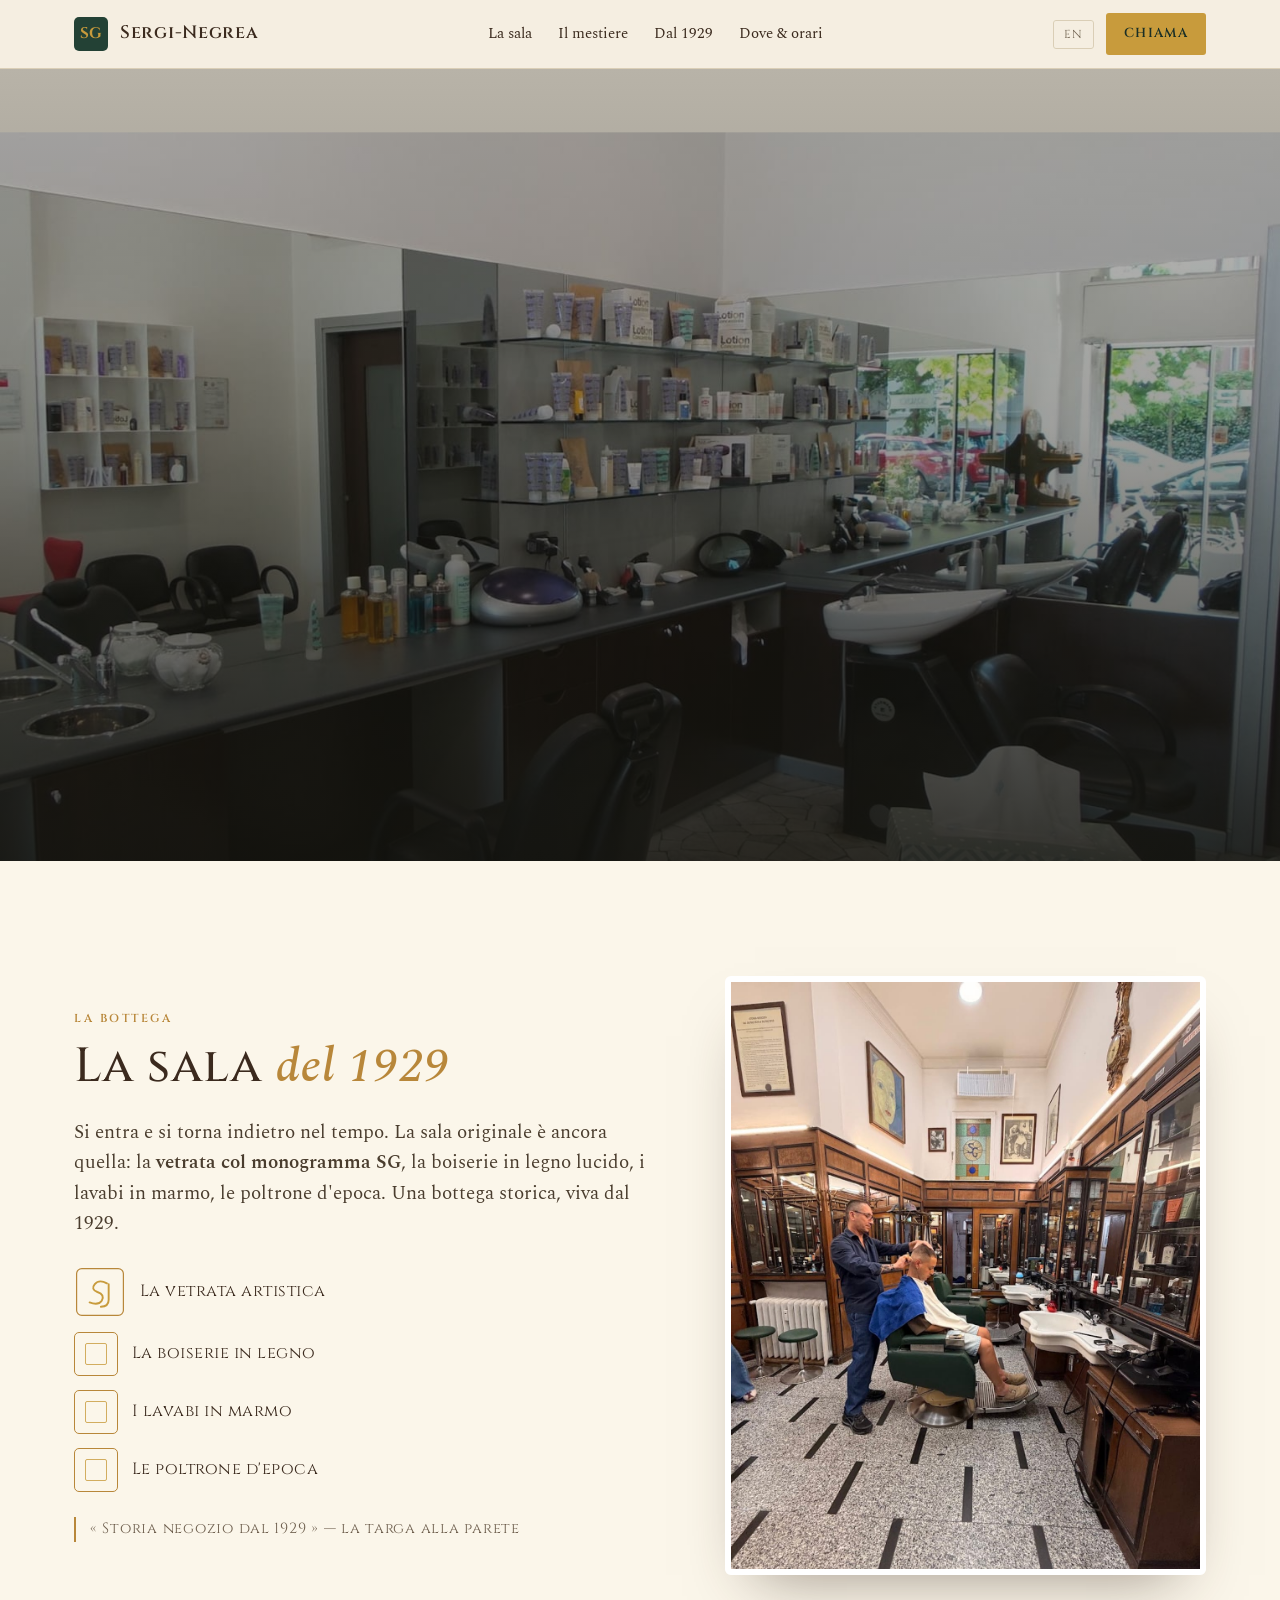
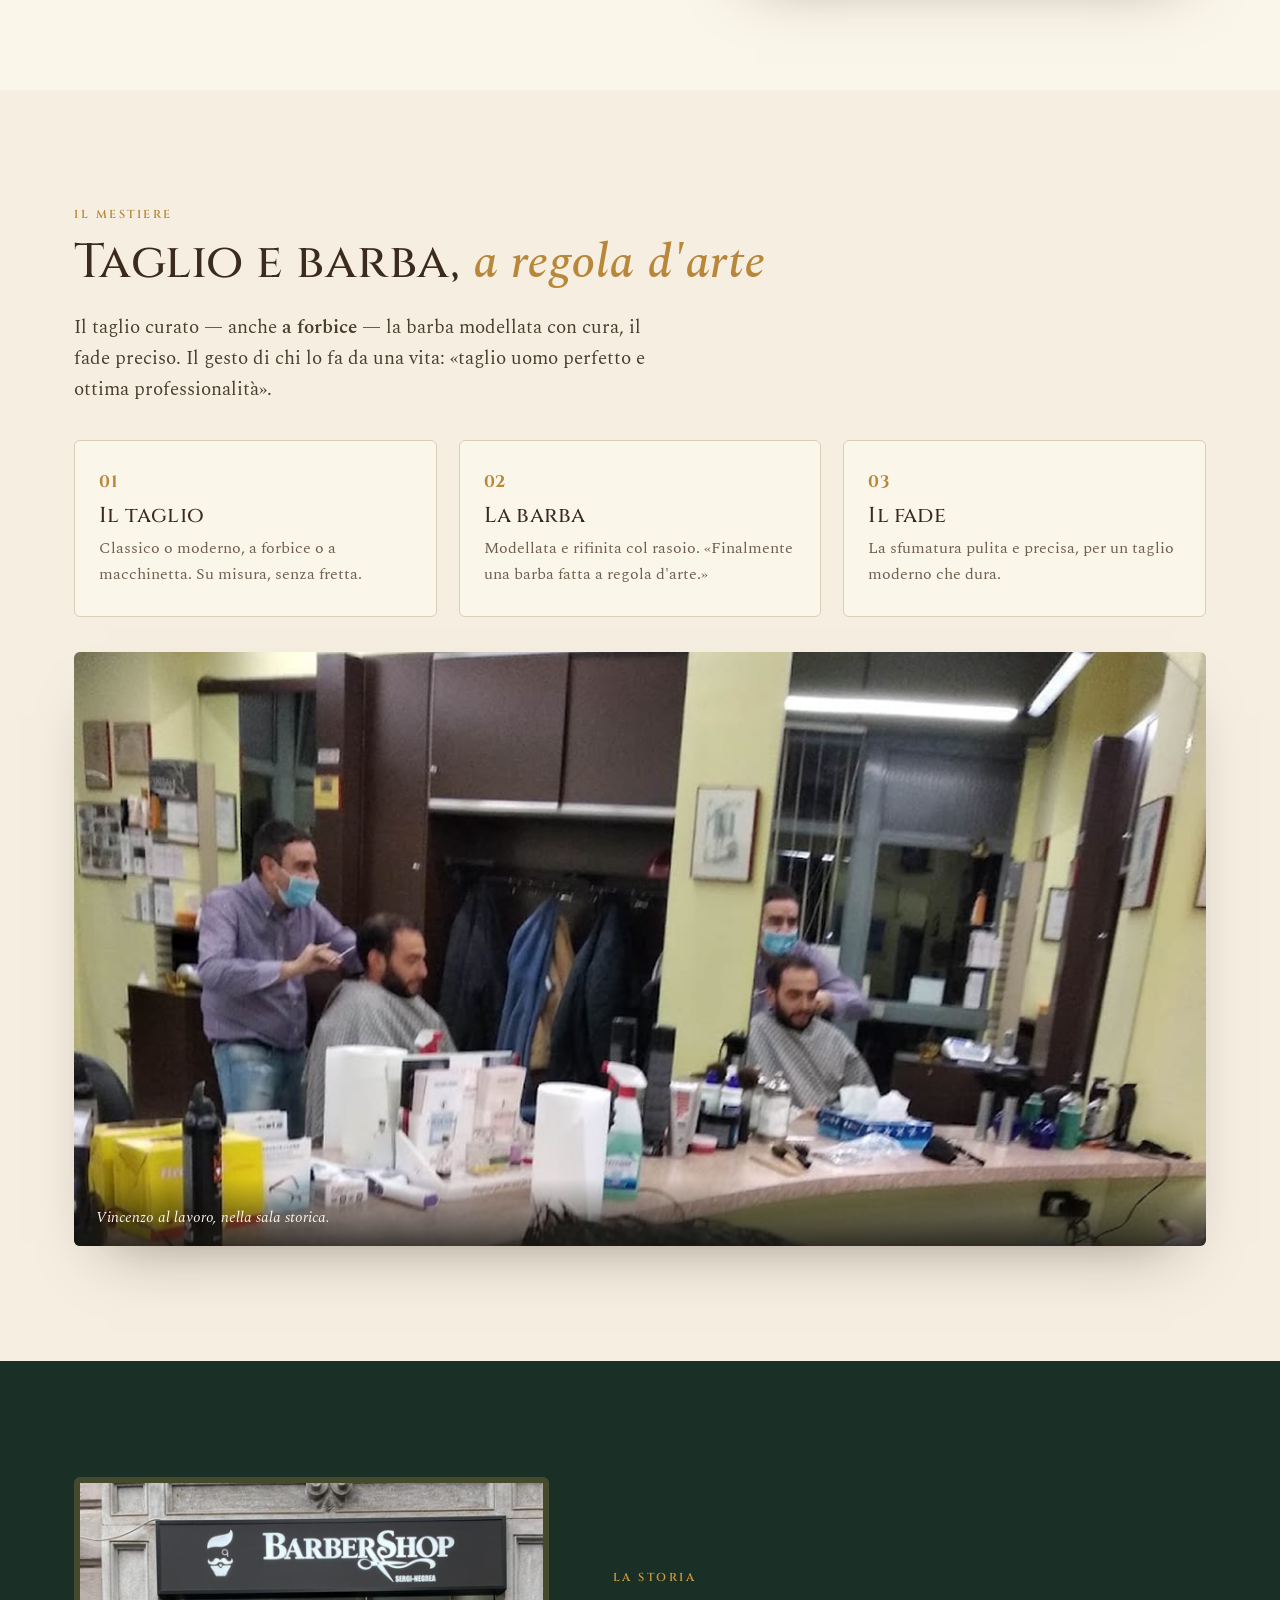
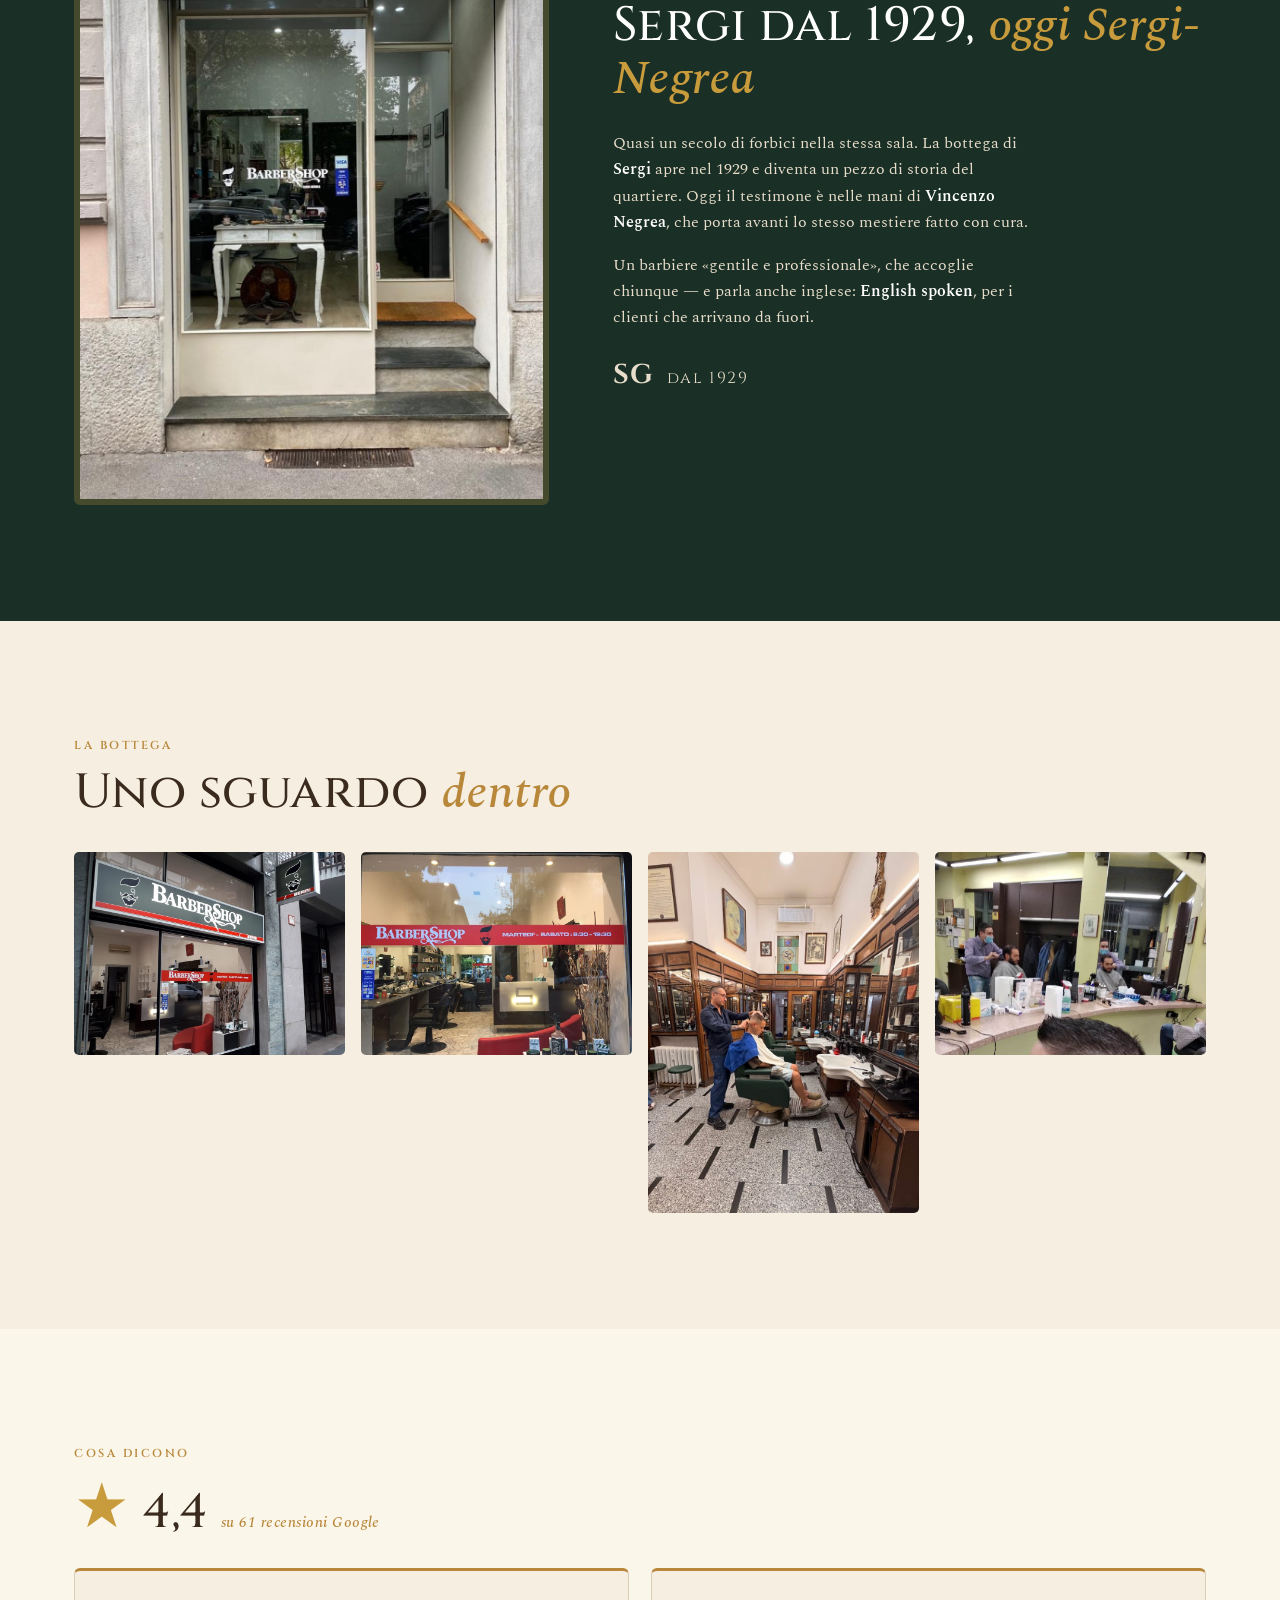
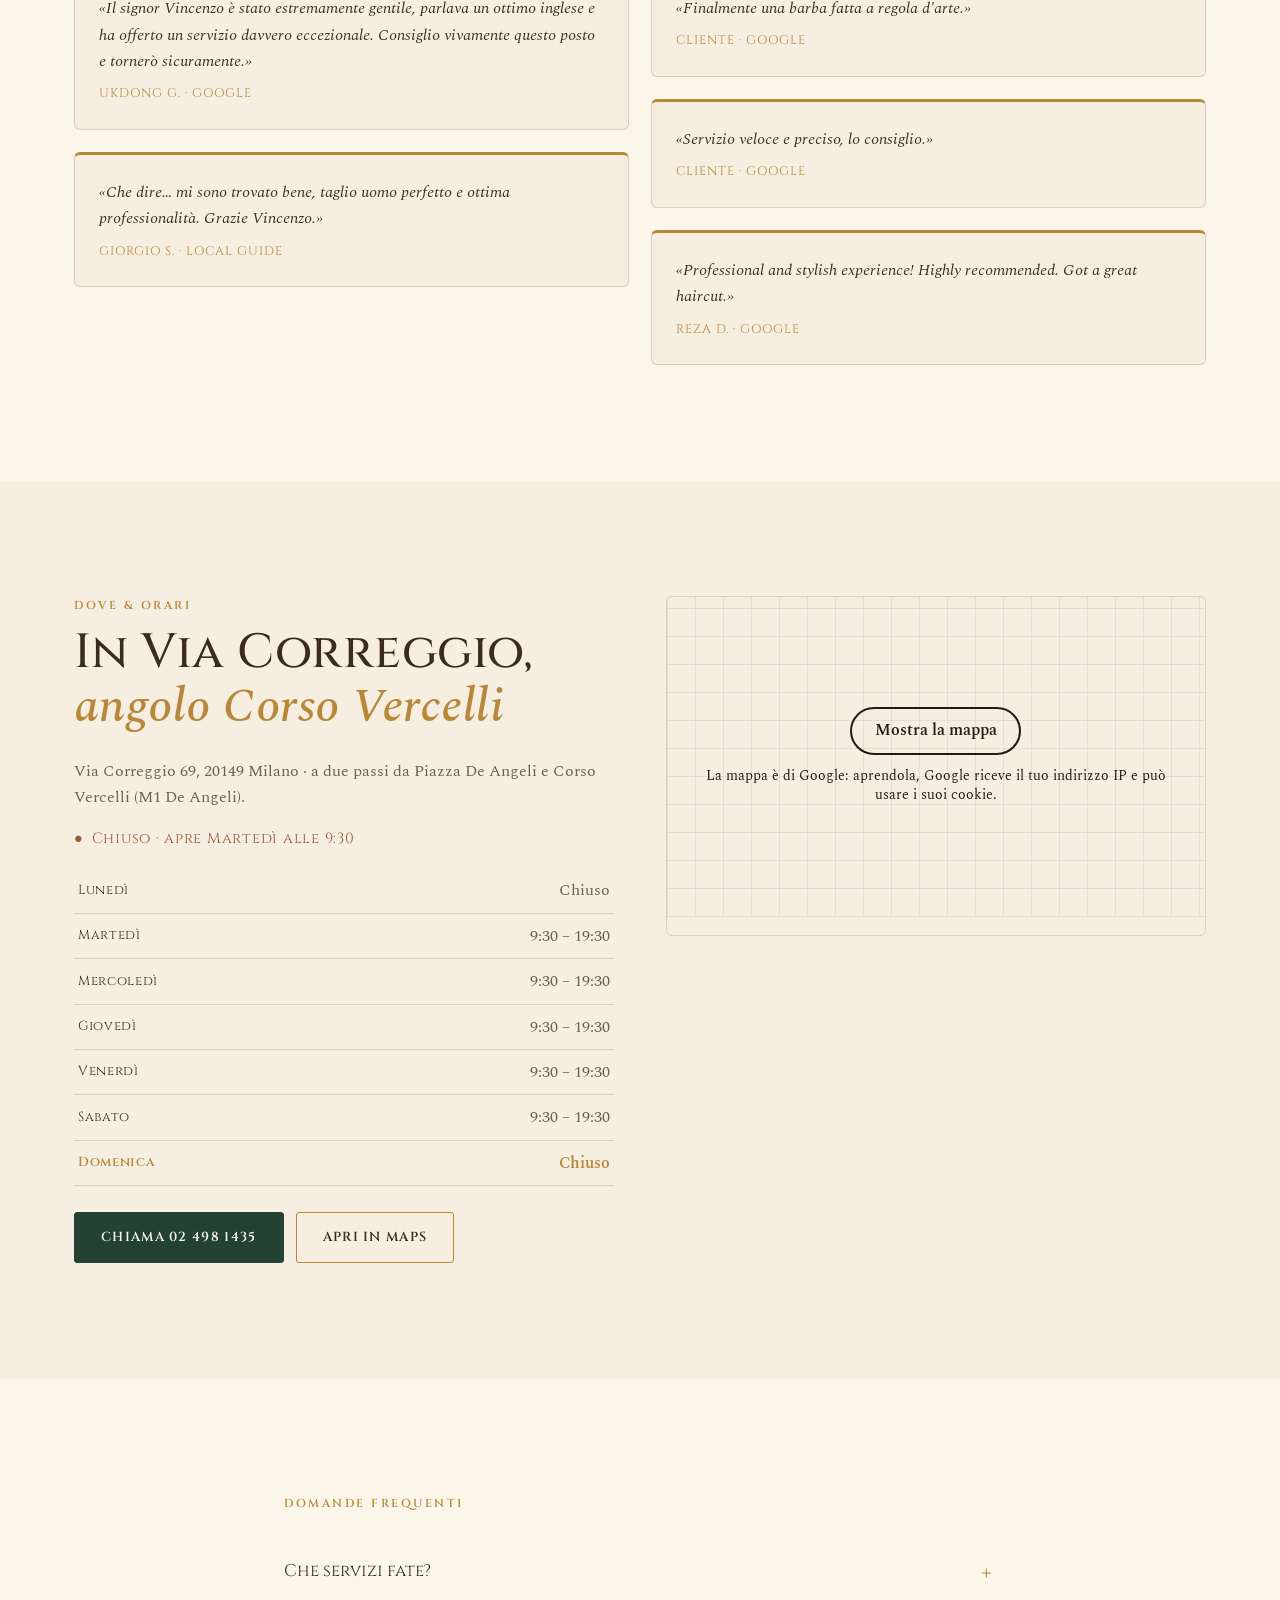
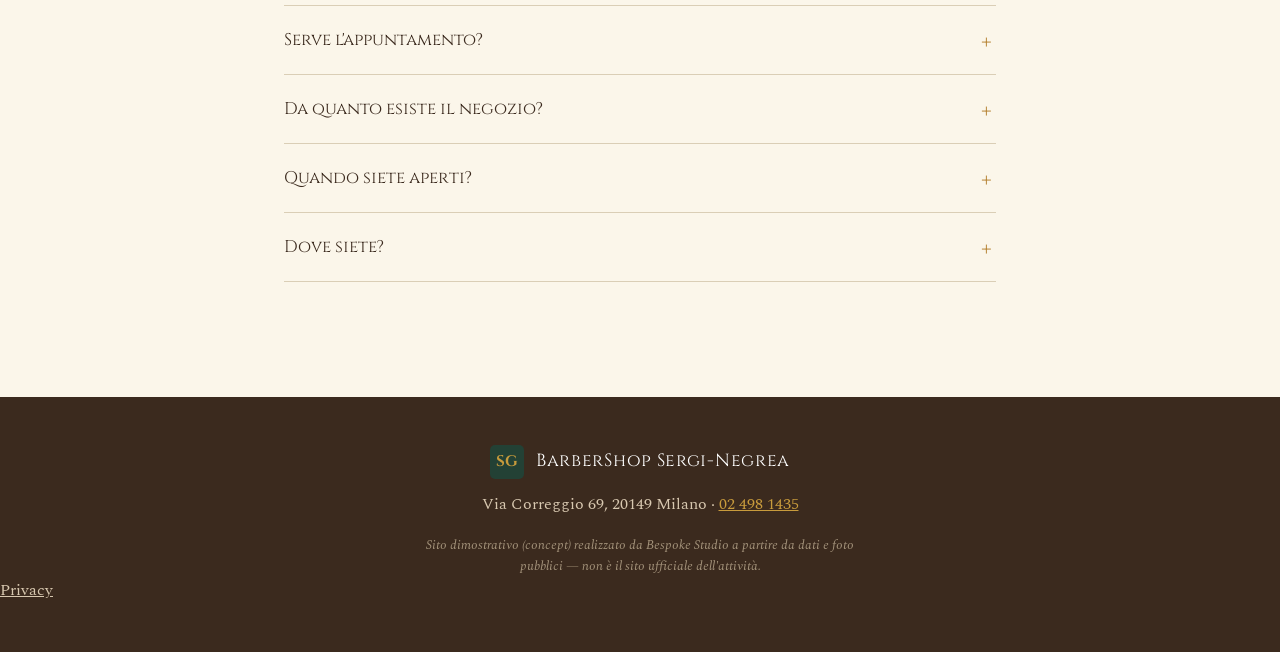
==== commit 0849c039: "Privacy e pulizia: caratteri sul sito, mappa al clic, informativa, noindex - caratteri copiati nel s" ====
--- a/index.html
+++ b/index.html
@@ -3,6 +3,7 @@
 <head>
 <meta charset="UTF-8">
 <meta name="viewport" content="width=device-width, initial-scale=1.0">
+<meta name="robots" content="noindex">
 <title>BarberShop Sergi-Negrea — la bottega storica dal 1929, Corso Vercelli</title>
 <meta name="description" content="BarberShop Sergi-Negrea, la bottega storica di Via Correggio (angolo Corso Vercelli) dal 1929: taglio a forbice, barba a regola d'arte e fade, nella magnifica sala Liberty col monogramma SG. Da Vincenzo. English spoken.">
 <link rel="canonical" href="https://rotenzark.github.io/barbiere-sergi/">
@@ -15,9 +16,7 @@
 <link rel="icon" type="image/svg+xml" href="img/favicon.svg">
 <link rel="icon" type="image/png" sizes="32x32" href="img/favicon-32.png">
 <link rel="apple-touch-icon" href="img/apple-touch-icon.png">
-<link rel="preconnect" href="https://fonts.googleapis.com">
-<link rel="preconnect" href="https://fonts.gstatic.com" crossorigin>
-<link href="https://fonts.googleapis.com/css2?family=Cinzel:wght@400;500;600;700&family=Spectral:ital,wght@0,300;0,400;0,500;0,600;1,400;1,500&display=swap" rel="stylesheet">
+<link rel="stylesheet" href="fonts/fonts.css?v=1">
 <link rel="stylesheet" href="css/styles.css?v=1">
 <script type="application/ld+json">
 {
@@ -38,10 +37,24 @@
     "postalCode": "20149",
     "addressCountry": "IT"
   },
-  "geo": { "@type": "GeoCoordinates", "latitude": 45.4676754, "longitude": 9.1476224 },
-  "aggregateRating": { "@type": "AggregateRating", "ratingValue": "4.4", "reviewCount": "61" },
+  "geo": {
+    "@type": "GeoCoordinates",
+    "latitude": 45.4676754,
+    "longitude": 9.1476224
+  },
   "openingHoursSpecification": [
-    { "@type": "OpeningHoursSpecification", "dayOfWeek": ["Tuesday","Wednesday","Thursday","Friday","Saturday"], "opens": "09:30", "closes": "19:30" }
+    {
+      "@type": "OpeningHoursSpecification",
+      "dayOfWeek": [
+        "Tuesday",
+        "Wednesday",
+        "Thursday",
+        "Friday",
+        "Saturday"
+      ],
+      "opens": "09:30",
+      "closes": "19:30"
+    }
   ]
 }
 </script>
@@ -232,7 +245,7 @@
       </div>
     </div>
     <div class="dove__map reveal">
-      <iframe title="Mappa: BarberShop Sergi-Negrea, Via Correggio 69, Milano" src="https://www.google.com/maps?q=Parrucchiere+Sergi+Pietro,+Via+Correggio+69,+20149+Milano&output=embed" referrerpolicy="no-referrer-when-downgrade" allowfullscreen></iframe>
+      <div class="mappa-clic" data-mappa-clic style="--mappa-h: 320px"><template><iframe title="Mappa: BarberShop Sergi-Negrea, Via Correggio 69, Milano" src="https://www.google.com/maps?q=Parrucchiere+Sergi+Pietro,+Via+Correggio+69,+20149+Milano&output=embed" referrerpolicy="no-referrer-when-downgrade" allowfullscreen></iframe></template><div class="mappa-clic__velo"><a class="mappa-clic__btn" href="https://www.google.com/maps/place/Parrucchiere+Sergi+Pietro/@45.4676754,9.1476224,17z" target="_blank" rel="noopener">Mostra la mappa</a><p class="mappa-clic__nota">La mappa è di Google: aprendola, Google riceve il tuo indirizzo IP e può usare i suoi cookie.</p></div></div>
     </div>
   </div>
 </section>
@@ -257,6 +270,7 @@
     <p class="foot-dove" data-i18n="foot.dove">Via Correggio 69, 20149 Milano · <a href="tel:+39024981435">02 498 1435</a></p>
     <p class="foot-demo" data-i18n="foot.demo">Sito dimostrativo (concept) realizzato da Bespoke Studio a partire da dati e foto pubblici — non è il sito ufficiale dell'attività.</p>
   </div>
+  <p class="privacy-link"><a href="privacy.html">Privacy</a></p>
 </footer>
 
 <!-- action bar mobile -->
@@ -272,5 +286,6 @@
 <script src="https://cdnjs.cloudflare.com/ajax/libs/gsap/3.12.5/gsap.min.js"></script>
 <script src="https://cdnjs.cloudflare.com/ajax/libs/gsap/3.12.5/ScrollTrigger.min.js"></script>
 <script src="js/main.js?v=1"></script>
+<script src="js/mappa-clic.js?v=1" defer></script>
 </body>
 </html>
--- a/fonts/fonts.css
+++ b/fonts/fonts.css
@@ -0,0 +1,343 @@
+/* Caratteri ospitati sul sito: nessuna richiesta a Google Fonts o Fontshare (giro privacy 1/10/2026). Licenze in LICENSE.txt. */
+/* latin-ext */
+@font-face {
+  font-family: 'Cinzel';
+  font-style: normal;
+  font-weight: 400;
+  font-display: swap;
+  src: url(cinzel-v26-8vIJ7ww63mVu7gt7-GT7LEc.woff2) format('woff2');
+  unicode-range: U+0100-02BA, U+02BD-02C5, U+02C7-02CC, U+02CE-02D7, U+02DD-02FF, U+0304, U+0308, U+0329, U+1D00-1DBF, U+1E00-1E9F, U+1EF2-1EFF, U+2020, U+20A0-20AB, U+20AD-20C0, U+2113, U+2C60-2C7F, U+A720-A7FF;
+}
+/* latin */
+@font-face {
+  font-family: 'Cinzel';
+  font-style: normal;
+  font-weight: 400;
+  font-display: swap;
+  src: url(cinzel-v26-8vIJ7ww63mVu7gt79mT7.woff2) format('woff2');
+  unicode-range: U+0000-00FF, U+0131, U+0152-0153, U+02BB-02BC, U+02C6, U+02DA, U+02DC, U+0304, U+0308, U+0329, U+2000-206F, U+20AC, U+2122, U+2191, U+2193, U+2212, U+2215, U+FEFF, U+FFFD;
+}
+/* latin-ext */
+@font-face {
+  font-family: 'Cinzel';
+  font-style: normal;
+  font-weight: 500;
+  font-display: swap;
+  src: url(cinzel-v26-8vIJ7ww63mVu7gt7-GT7LEc.woff2) format('woff2');
+  unicode-range: U+0100-02BA, U+02BD-02C5, U+02C7-02CC, U+02CE-02D7, U+02DD-02FF, U+0304, U+0308, U+0329, U+1D00-1DBF, U+1E00-1E9F, U+1EF2-1EFF, U+2020, U+20A0-20AB, U+20AD-20C0, U+2113, U+2C60-2C7F, U+A720-A7FF;
+}
+/* latin */
+@font-face {
+  font-family: 'Cinzel';
+  font-style: normal;
+  font-weight: 500;
+  font-display: swap;
+  src: url(cinzel-v26-8vIJ7ww63mVu7gt79mT7.woff2) format('woff2');
+  unicode-range: U+0000-00FF, U+0131, U+0152-0153, U+02BB-02BC, U+02C6, U+02DA, U+02DC, U+0304, U+0308, U+0329, U+2000-206F, U+20AC, U+2122, U+2191, U+2193, U+2212, U+2215, U+FEFF, U+FFFD;
+}
+/* latin-ext */
+@font-face {
+  font-family: 'Cinzel';
+  font-style: normal;
+  font-weight: 600;
+  font-display: swap;
+  src: url(cinzel-v26-8vIJ7ww63mVu7gt7-GT7LEc.woff2) format('woff2');
+  unicode-range: U+0100-02BA, U+02BD-02C5, U+02C7-02CC, U+02CE-02D7, U+02DD-02FF, U+0304, U+0308, U+0329, U+1D00-1DBF, U+1E00-1E9F, U+1EF2-1EFF, U+2020, U+20A0-20AB, U+20AD-20C0, U+2113, U+2C60-2C7F, U+A720-A7FF;
+}
+/* latin */
+@font-face {
+  font-family: 'Cinzel';
+  font-style: normal;
+  font-weight: 600;
+  font-display: swap;
+  src: url(cinzel-v26-8vIJ7ww63mVu7gt79mT7.woff2) format('woff2');
+  unicode-range: U+0000-00FF, U+0131, U+0152-0153, U+02BB-02BC, U+02C6, U+02DA, U+02DC, U+0304, U+0308, U+0329, U+2000-206F, U+20AC, U+2122, U+2191, U+2193, U+2212, U+2215, U+FEFF, U+FFFD;
+}
+/* latin-ext */
+@font-face {
+  font-family: 'Cinzel';
+  font-style: normal;
+  font-weight: 700;
+  font-display: swap;
+  src: url(cinzel-v26-8vIJ7ww63mVu7gt7-GT7LEc.woff2) format('woff2');
+  unicode-range: U+0100-02BA, U+02BD-02C5, U+02C7-02CC, U+02CE-02D7, U+02DD-02FF, U+0304, U+0308, U+0329, U+1D00-1DBF, U+1E00-1E9F, U+1EF2-1EFF, U+2020, U+20A0-20AB, U+20AD-20C0, U+2113, U+2C60-2C7F, U+A720-A7FF;
+}
+/* latin */
+@font-face {
+  font-family: 'Cinzel';
+  font-style: normal;
+  font-weight: 700;
+  font-display: swap;
+  src: url(cinzel-v26-8vIJ7ww63mVu7gt79mT7.woff2) format('woff2');
+  unicode-range: U+0000-00FF, U+0131, U+0152-0153, U+02BB-02BC, U+02C6, U+02DA, U+02DC, U+0304, U+0308, U+0329, U+2000-206F, U+20AC, U+2122, U+2191, U+2193, U+2212, U+2215, U+FEFF, U+FFFD;
+}
+/* cyrillic-ext */
+@font-face {
+  font-family: 'Spectral';
+  font-style: italic;
+  font-weight: 400;
+  font-display: swap;
+  src: url(spectral-v15-rnCt-xNNww_2s0amA9M8onfmTMuk.woff2) format('woff2');
+  unicode-range: U+0460-052F, U+1C80-1C8A, U+20B4, U+2DE0-2DFF, U+A640-A69F, U+FE2E-FE2F;
+}
+/* cyrillic */
+@font-face {
+  font-family: 'Spectral';
+  font-style: italic;
+  font-weight: 400;
+  font-display: swap;
+  src: url(spectral-v15-rnCt-xNNww_2s0amA9M8on7mTMuk.woff2) format('woff2');
+  unicode-range: U+0301, U+0400-045F, U+0490-0491, U+04B0-04B1, U+2116;
+}
+/* vietnamese */
+@font-face {
+  font-family: 'Spectral';
+  font-style: italic;
+  font-weight: 400;
+  font-display: swap;
+  src: url(spectral-v15-rnCt-xNNww_2s0amA9M8onXmTMuk.woff2) format('woff2');
+  unicode-range: U+0102-0103, U+0110-0111, U+0128-0129, U+0168-0169, U+01A0-01A1, U+01AF-01B0, U+0300-0301, U+0303-0304, U+0308-0309, U+0323, U+0329, U+1EA0-1EF9, U+20AB;
+}
+/* latin-ext */
+@font-face {
+  font-family: 'Spectral';
+  font-style: italic;
+  font-weight: 400;
+  font-display: swap;
+  src: url(spectral-v15-rnCt-xNNww_2s0amA9M8onTmTMuk.woff2) format('woff2');
+  unicode-range: U+0100-02BA, U+02BD-02C5, U+02C7-02CC, U+02CE-02D7, U+02DD-02FF, U+0304, U+0308, U+0329, U+1D00-1DBF, U+1E00-1E9F, U+1EF2-1EFF, U+2020, U+20A0-20AB, U+20AD-20C0, U+2113, U+2C60-2C7F, U+A720-A7FF;
+}
+/* latin */
+@font-face {
+  font-family: 'Spectral';
+  font-style: italic;
+  font-weight: 400;
+  font-display: swap;
+  src: url(spectral-v15-rnCt-xNNww_2s0amA9M8onrmTA.woff2) format('woff2');
+  unicode-range: U+0000-00FF, U+0131, U+0152-0153, U+02BB-02BC, U+02C6, U+02DA, U+02DC, U+0304, U+0308, U+0329, U+2000-206F, U+20AC, U+2122, U+2191, U+2193, U+2212, U+2215, U+FEFF, U+FFFD;
+}
+/* cyrillic-ext */
+@font-face {
+  font-family: 'Spectral';
+  font-style: italic;
+  font-weight: 500;
+  font-display: swap;
+  src: url(spectral-v15-rnCu-xNNww_2s0amA9M8qonFWfmFXUIJ.woff2) format('woff2');
+  unicode-range: U+0460-052F, U+1C80-1C8A, U+20B4, U+2DE0-2DFF, U+A640-A69F, U+FE2E-FE2F;
+}
+/* cyrillic */
+@font-face {
+  font-family: 'Spectral';
+  font-style: italic;
+  font-weight: 500;
+  font-display: swap;
+  src: url(spectral-v15-rnCu-xNNww_2s0amA9M8qonFWfCFXUIJ.woff2) format('woff2');
+  unicode-range: U+0301, U+0400-045F, U+0490-0491, U+04B0-04B1, U+2116;
+}
+/* vietnamese */
+@font-face {
+  font-family: 'Spectral';
+  font-style: italic;
+  font-weight: 500;
+  font-display: swap;
+  src: url(spectral-v15-rnCu-xNNww_2s0amA9M8qonFWfuFXUIJ.woff2) format('woff2');
+  unicode-range: U+0102-0103, U+0110-0111, U+0128-0129, U+0168-0169, U+01A0-01A1, U+01AF-01B0, U+0300-0301, U+0303-0304, U+0308-0309, U+0323, U+0329, U+1EA0-1EF9, U+20AB;
+}
+/* latin-ext */
+@font-face {
+  font-family: 'Spectral';
+  font-style: italic;
+  font-weight: 500;
+  font-display: swap;
+  src: url(spectral-v15-rnCu-xNNww_2s0amA9M8qonFWfqFXUIJ.woff2) format('woff2');
+  unicode-range: U+0100-02BA, U+02BD-02C5, U+02C7-02CC, U+02CE-02D7, U+02DD-02FF, U+0304, U+0308, U+0329, U+1D00-1DBF, U+1E00-1E9F, U+1EF2-1EFF, U+2020, U+20A0-20AB, U+20AD-20C0, U+2113, U+2C60-2C7F, U+A720-A7FF;
+}
+/* latin */
+@font-face {
+  font-family: 'Spectral';
+  font-style: italic;
+  font-weight: 500;
+  font-display: swap;
+  src: url(spectral-v15-rnCu-xNNww_2s0amA9M8qonFWfSFXQ.woff2) format('woff2');
+  unicode-range: U+0000-00FF, U+0131, U+0152-0153, U+02BB-02BC, U+02C6, U+02DA, U+02DC, U+0304, U+0308, U+0329, U+2000-206F, U+20AC, U+2122, U+2191, U+2193, U+2212, U+2215, U+FEFF, U+FFFD;
+}
+/* cyrillic-ext */
+@font-face {
+  font-family: 'Spectral';
+  font-style: normal;
+  font-weight: 300;
+  font-display: swap;
+  src: url(spectral-v15-rnCs-xNNww_2s0amA9uSsG3MafadWQ.woff2) format('woff2');
+  unicode-range: U+0460-052F, U+1C80-1C8A, U+20B4, U+2DE0-2DFF, U+A640-A69F, U+FE2E-FE2F;
+}
+/* cyrillic */
+@font-face {
+  font-family: 'Spectral';
+  font-style: normal;
+  font-weight: 300;
+  font-display: swap;
+  src: url(spectral-v15-rnCs-xNNww_2s0amA9uSsG3FafadWQ.woff2) format('woff2');
+  unicode-range: U+0301, U+0400-045F, U+0490-0491, U+04B0-04B1, U+2116;
+}
+/* vietnamese */
+@font-face {
+  font-family: 'Spectral';
+  font-style: normal;
+  font-weight: 300;
+  font-display: swap;
+  src: url(spectral-v15-rnCs-xNNww_2s0amA9uSsG3OafadWQ.woff2) format('woff2');
+  unicode-range: U+0102-0103, U+0110-0111, U+0128-0129, U+0168-0169, U+01A0-01A1, U+01AF-01B0, U+0300-0301, U+0303-0304, U+0308-0309, U+0323, U+0329, U+1EA0-1EF9, U+20AB;
+}
+/* latin-ext */
+@font-face {
+  font-family: 'Spectral';
+  font-style: normal;
+  font-weight: 300;
+  font-display: swap;
+  src: url(spectral-v15-rnCs-xNNww_2s0amA9uSsG3PafadWQ.woff2) format('woff2');
+  unicode-range: U+0100-02BA, U+02BD-02C5, U+02C7-02CC, U+02CE-02D7, U+02DD-02FF, U+0304, U+0308, U+0329, U+1D00-1DBF, U+1E00-1E9F, U+1EF2-1EFF, U+2020, U+20A0-20AB, U+20AD-20C0, U+2113, U+2C60-2C7F, U+A720-A7FF;
+}
+/* latin */
+@font-face {
+  font-family: 'Spectral';
+  font-style: normal;
+  font-weight: 300;
+  font-display: swap;
+  src: url(spectral-v15-rnCs-xNNww_2s0amA9uSsG3BafY.woff2) format('woff2');
+  unicode-range: U+0000-00FF, U+0131, U+0152-0153, U+02BB-02BC, U+02C6, U+02DA, U+02DC, U+0304, U+0308, U+0329, U+2000-206F, U+20AC, U+2122, U+2191, U+2193, U+2212, U+2215, U+FEFF, U+FFFD;
+}
+/* cyrillic-ext */
+@font-face {
+  font-family: 'Spectral';
+  font-style: normal;
+  font-weight: 400;
+  font-display: swap;
+  src: url(spectral-v15-rnCr-xNNww_2s0amA9M0knj-SA.woff2) format('woff2');
+  unicode-range: U+0460-052F, U+1C80-1C8A, U+20B4, U+2DE0-2DFF, U+A640-A69F, U+FE2E-FE2F;
+}
+/* cyrillic */
+@font-face {
+  font-family: 'Spectral';
+  font-style: normal;
+  font-weight: 400;
+  font-display: swap;
+  src: url(spectral-v15-rnCr-xNNww_2s0amA9M9knj-SA.woff2) format('woff2');
+  unicode-range: U+0301, U+0400-045F, U+0490-0491, U+04B0-04B1, U+2116;
+}
+/* vietnamese */
+@font-face {
+  font-family: 'Spectral';
+  font-style: normal;
+  font-weight: 400;
+  font-display: swap;
+  src: url(spectral-v15-rnCr-xNNww_2s0amA9M2knj-SA.woff2) format('woff2');
+  unicode-range: U+0102-0103, U+0110-0111, U+0128-0129, U+0168-0169, U+01A0-01A1, U+01AF-01B0, U+0300-0301, U+0303-0304, U+0308-0309, U+0323, U+0329, U+1EA0-1EF9, U+20AB;
+}
+/* latin-ext */
+@font-face {
+  font-family: 'Spectral';
+  font-style: normal;
+  font-weight: 400;
+  font-display: swap;
+  src: url(spectral-v15-rnCr-xNNww_2s0amA9M3knj-SA.woff2) format('woff2');
+  unicode-range: U+0100-02BA, U+02BD-02C5, U+02C7-02CC, U+02CE-02D7, U+02DD-02FF, U+0304, U+0308, U+0329, U+1D00-1DBF, U+1E00-1E9F, U+1EF2-1EFF, U+2020, U+20A0-20AB, U+20AD-20C0, U+2113, U+2C60-2C7F, U+A720-A7FF;
+}
+/* latin */
+@font-face {
+  font-family: 'Spectral';
+  font-style: normal;
+  font-weight: 400;
+  font-display: swap;
+  src: url(spectral-v15-rnCr-xNNww_2s0amA9M5kng.woff2) format('woff2');
+  unicode-range: U+0000-00FF, U+0131, U+0152-0153, U+02BB-02BC, U+02C6, U+02DA, U+02DC, U+0304, U+0308, U+0329, U+2000-206F, U+20AC, U+2122, U+2191, U+2193, U+2212, U+2215, U+FEFF, U+FFFD;
+}
+/* cyrillic-ext */
+@font-face {
+  font-family: 'Spectral';
+  font-style: normal;
+  font-weight: 500;
+  font-display: swap;
+  src: url(spectral-v15-rnCs-xNNww_2s0amA9vKsW3MafadWQ.woff2) format('woff2');
+  unicode-range: U+0460-052F, U+1C80-1C8A, U+20B4, U+2DE0-2DFF, U+A640-A69F, U+FE2E-FE2F;
+}
+/* cyrillic */
+@font-face {
+  font-family: 'Spectral';
+  font-style: normal;
+  font-weight: 500;
+  font-display: swap;
+  src: url(spectral-v15-rnCs-xNNww_2s0amA9vKsW3FafadWQ.woff2) format('woff2');
+  unicode-range: U+0301, U+0400-045F, U+0490-0491, U+04B0-04B1, U+2116;
+}
+/* vietnamese */
+@font-face {
+  font-family: 'Spectral';
+  font-style: normal;
+  font-weight: 500;
+  font-display: swap;
+  src: url(spectral-v15-rnCs-xNNww_2s0amA9vKsW3OafadWQ.woff2) format('woff2');
+  unicode-range: U+0102-0103, U+0110-0111, U+0128-0129, U+0168-0169, U+01A0-01A1, U+01AF-01B0, U+0300-0301, U+0303-0304, U+0308-0309, U+0323, U+0329, U+1EA0-1EF9, U+20AB;
+}
+/* latin-ext */
+@font-face {
+  font-family: 'Spectral';
+  font-style: normal;
+  font-weight: 500;
+  font-display: swap;
+  src: url(spectral-v15-rnCs-xNNww_2s0amA9vKsW3PafadWQ.woff2) format('woff2');
+  unicode-range: U+0100-02BA, U+02BD-02C5, U+02C7-02CC, U+02CE-02D7, U+02DD-02FF, U+0304, U+0308, U+0329, U+1D00-1DBF, U+1E00-1E9F, U+1EF2-1EFF, U+2020, U+20A0-20AB, U+20AD-20C0, U+2113, U+2C60-2C7F, U+A720-A7FF;
+}
+/* latin */
+@font-face {
+  font-family: 'Spectral';
+  font-style: normal;
+  font-weight: 500;
+  font-display: swap;
+  src: url(spectral-v15-rnCs-xNNww_2s0amA9vKsW3BafY.woff2) format('woff2');
+  unicode-range: U+0000-00FF, U+0131, U+0152-0153, U+02BB-02BC, U+02C6, U+02DA, U+02DC, U+0304, U+0308, U+0329, U+2000-206F, U+20AC, U+2122, U+2191, U+2193, U+2212, U+2215, U+FEFF, U+FFFD;
+}
+/* cyrillic-ext */
+@font-face {
+  font-family: 'Spectral';
+  font-style: normal;
+  font-weight: 600;
+  font-display: swap;
+  src: url(spectral-v15-rnCs-xNNww_2s0amA9vmtm3MafadWQ.woff2) format('woff2');
+  unicode-range: U+0460-052F, U+1C80-1C8A, U+20B4, U+2DE0-2DFF, U+A640-A69F, U+FE2E-FE2F;
+}
+/* cyrillic */
+@font-face {
+  font-family: 'Spectral';
+  font-style: normal;
+  font-weight: 600;
+  font-display: swap;
+  src: url(spectral-v15-rnCs-xNNww_2s0amA9vmtm3FafadWQ.woff2) format('woff2');
+  unicode-range: U+0301, U+0400-045F, U+0490-0491, U+04B0-04B1, U+2116;
+}
+/* vietnamese */
+@font-face {
+  font-family: 'Spectral';
+  font-style: normal;
+  font-weight: 600;
+  font-display: swap;
+  src: url(spectral-v15-rnCs-xNNww_2s0amA9vmtm3OafadWQ.woff2) format('woff2');
+  unicode-range: U+0102-0103, U+0110-0111, U+0128-0129, U+0168-0169, U+01A0-01A1, U+01AF-01B0, U+0300-0301, U+0303-0304, U+0308-0309, U+0323, U+0329, U+1EA0-1EF9, U+20AB;
+}
+/* latin-ext */
+@font-face {
+  font-family: 'Spectral';
+  font-style: normal;
+  font-weight: 600;
+  font-display: swap;
+  src: url(spectral-v15-rnCs-xNNww_2s0amA9vmtm3PafadWQ.woff2) format('woff2');
+  unicode-range: U+0100-02BA, U+02BD-02C5, U+02C7-02CC, U+02CE-02D7, U+02DD-02FF, U+0304, U+0308, U+0329, U+1D00-1DBF, U+1E00-1E9F, U+1EF2-1EFF, U+2020, U+20A0-20AB, U+20AD-20C0, U+2113, U+2C60-2C7F, U+A720-A7FF;
+}
+/* latin */
+@font-face {
+  font-family: 'Spectral';
+  font-style: normal;
+  font-weight: 600;
+  font-display: swap;
+  src: url(spectral-v15-rnCs-xNNww_2s0amA9vmtm3BafY.woff2) format('woff2');
+  unicode-range: U+0000-00FF, U+0131, U+0152-0153, U+02BB-02BC, U+02C6, U+02DA, U+02DC, U+0304, U+0308, U+0329, U+2000-206F, U+20AC, U+2122, U+2191, U+2193, U+2212, U+2215, U+FEFF, U+FFFD;
+}
--- a/css/styles.css
+++ b/css/styles.css
@@ -199,3 +199,12 @@
   .nav a::after { display: none; }
 }
 @media (prefers-reduced-motion: reduce) { html { scroll-behavior: auto; } * { animation: none !important; transition: none !important; } }
+
+/*MAPPACLIC*/
+/* la mappa Google si carica solo al clic (giro privacy 1/10/2026) */
+.mappa-clic { display: flex; align-items: center; justify-content: center; width: 100%; height: 100%; min-height: var(--mappa-h, 320px); box-sizing: border-box; padding: 24px; text-align: center; background: repeating-linear-gradient(0deg, rgba(127, 127, 127, 0.14) 0 1px, transparent 1px 28px), repeating-linear-gradient(90deg, rgba(127, 127, 127, 0.14) 0 1px, transparent 1px 28px); }
+.mappa-clic__velo { display: flex; flex-direction: column; align-items: center; gap: 12px; max-width: 32em; }
+.mappa-clic__btn { display: inline-block; padding: 0.75em 1.4em; border: 2px solid currentColor; border-radius: 999px; color: inherit; font: inherit; font-weight: 600; line-height: 1.2; text-decoration: none; background: transparent; cursor: pointer; }
+.mappa-clic__btn:hover, .mappa-clic__btn:focus-visible { text-decoration: underline; }
+.mappa-clic__nota { margin: 0; font-size: 0.85em; line-height: 1.45; }
+/*/MAPPACLIC*/
